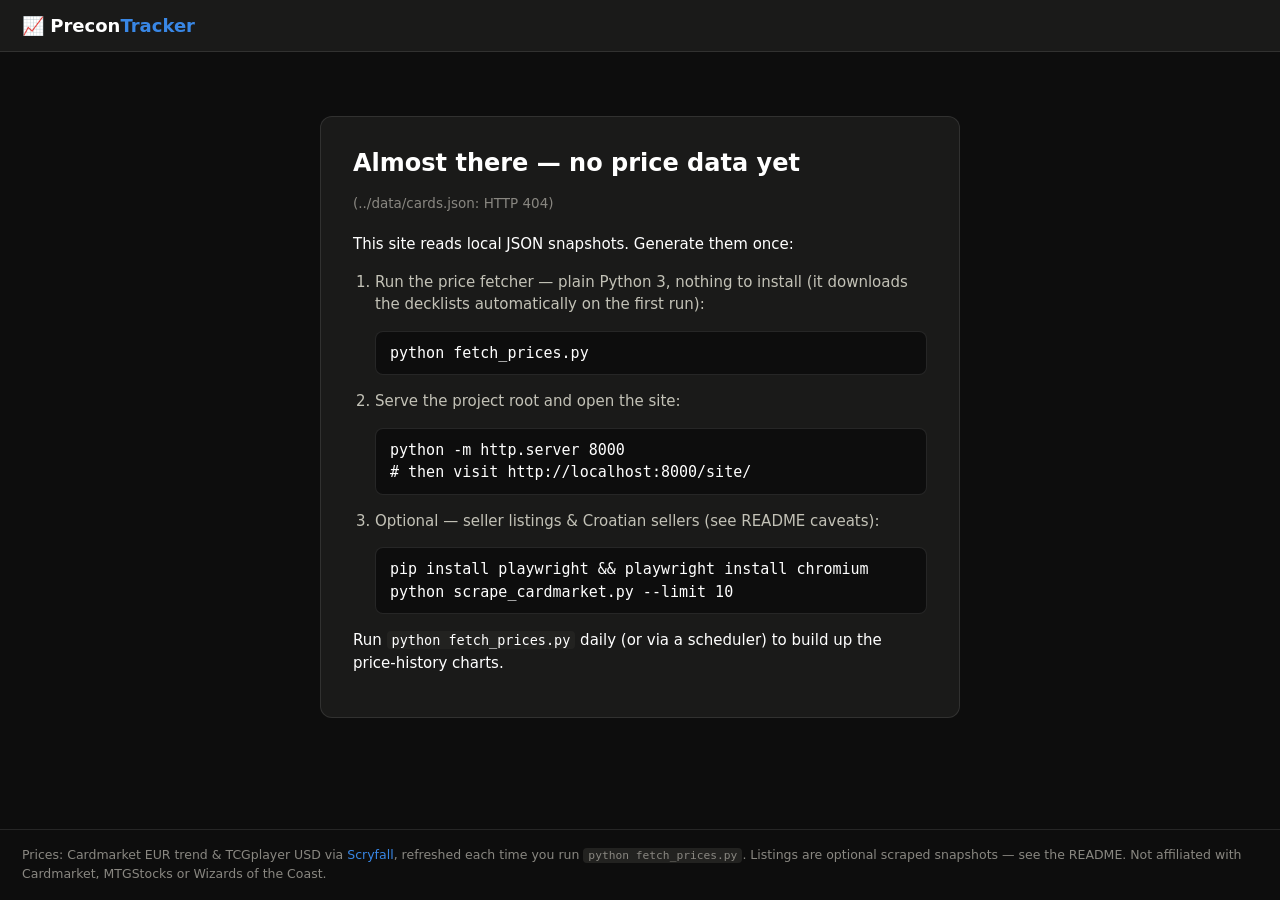
==== site/index.html @ 8c669af3 "Add local MTGStocks-style Cardmarket price tracker for precons Tracks every card in The Hosts of Mor" ====
<!DOCTYPE html>
<html lang="en">
<head>
<meta charset="utf-8">
<meta name="viewport" content="width=device-width, initial-scale=1">
<title>Precon Price Tracker</title>
<link rel="stylesheet" href="style.css">
<link rel="icon" href="data:image/svg+xml,<svg xmlns='http://www.w3.org/2000/svg' viewBox='0 0 100 100'><text y='.9em' font-size='90'>📈</text></svg>">
</head>
<body>
<header class="topbar">
  <a class="brand" href="#/">📈 Precon<span>Tracker</span></a>
  <nav id="nav"></nav>
  <span class="updated" id="updated"></span>
</header>
<main id="app">
  <div class="loading">Loading data…</div>
</main>
<footer class="foot">
  Prices: Cardmarket EUR trend &amp; TCGplayer USD via
  <a href="https://scryfall.com" target="_blank" rel="noopener">Scryfall</a>,
  refreshed each time you run <code>python fetch_prices.py</code>.
  Listings are optional scraped snapshots — see the README.
  Not affiliated with Cardmarket, MTGStocks or Wizards of the Coast.
</footer>
<script src="app.js"></script>
</body>
</html>
---- site/style.css ----
/* Precon Price Tracker — dark MTGStocks-style theme.
   Color roles follow the validated dark-mode data-viz palette. */

:root {
  color-scheme: dark;
  --page:        #0d0d0d;
  --surface:     #1a1a19;
  --surface-2:   #222220;
  --ink:         #ffffff;
  --ink-2:       #c3c2b7;
  --muted:       #898781;
  --grid:        #2c2c2a;
  --baseline:    #383835;
  --border:      rgba(255,255,255,0.10);
  --series-eur:  #3987e5;   /* categorical slot 1 (blue, dark step)   */
  --series-foil: #008300;   /* categorical slot 2 (green)             */
  --series-usd:  #d55181;   /* categorical slot 3 (magenta, dark step)*/
  --up:          #0ca30c;   /* status good  (price rising)            */
  --down:        #d03b3b;   /* status critical (price falling)        */
  --accent:      #3987e5;
}

* { box-sizing: border-box; }
html, body { margin: 0; padding: 0; }
body {
  background: var(--page);
  color: var(--ink);
  font-family: system-ui, -apple-system, "Segoe UI", sans-serif;
  font-size: 15px;
  line-height: 1.5;
  min-height: 100vh;
  display: flex;
  flex-direction: column;
}
a { color: var(--accent); text-decoration: none; }
a:hover { text-decoration: underline; }
code { background: var(--surface-2); padding: 1px 5px; border-radius: 4px; font-size: 0.9em; }

/* ---- layout chrome ---- */
.topbar {
  display: flex; align-items: center; gap: 20px;
  padding: 12px 22px;
  background: var(--surface);
  border-bottom: 1px solid var(--border);
  position: sticky; top: 0; z-index: 20;
}
.brand { font-weight: 700; font-size: 18px; color: var(--ink); }
.brand span { color: var(--accent); }
.brand:hover { text-decoration: none; }
#nav { display: flex; gap: 14px; flex-wrap: wrap; }
#nav a { color: var(--ink-2); padding: 3px 10px; border-radius: 6px; }
#nav a.active, #nav a:hover { color: var(--ink); background: var(--surface-2); text-decoration: none; }
.updated { margin-left: auto; color: var(--muted); font-size: 12.5px; }
main { flex: 1; width: 100%; max-width: 1180px; margin: 0 auto; padding: 24px 22px 48px; }
.foot {
  padding: 16px 22px; border-top: 1px solid var(--border);
  color: var(--muted); font-size: 12.5px;
}
.loading { color: var(--muted); padding: 40px 0; }

h1 { font-size: 24px; margin: 0 0 4px; }
h2 { font-size: 17px; margin: 26px 0 10px; }
.sub { color: var(--muted); margin: 0 0 20px; font-size: 13.5px; }

/* ---- setup / empty state ---- */
.setup {
  max-width: 640px; margin: 40px auto;
  background: var(--surface); border: 1px solid var(--border);
  border-radius: 12px; padding: 28px 32px;
}
.setup h1 { margin-bottom: 12px; }
.setup ol { color: var(--ink-2); padding-left: 22px; }
.setup li { margin: 10px 0; }
.setup pre {
  background: var(--page); border: 1px solid var(--border);
  padding: 10px 14px; border-radius: 8px; overflow-x: auto; color: var(--ink);
}

/* ---- overview deck cards ---- */
.deck-grid { display: grid; grid-template-columns: repeat(auto-fill, minmax(340px, 1fr)); gap: 18px; }
.deck-tile {
  background: var(--surface); border: 1px solid var(--border);
  border-radius: 12px; padding: 18px 20px; color: var(--ink);
  display: block; transition: border-color .15s;
}
.deck-tile:hover { border-color: var(--accent); text-decoration: none; }
.deck-tile h3 { margin: 0 0 2px; font-size: 17px; }
.deck-tile .cmd { color: var(--muted); font-size: 13px; margin-bottom: 12px; }
.deck-tile .value { font-size: 30px; font-weight: 700; }
.deck-tile .value small { font-size: 15px; color: var(--ink-2); font-weight: 400; }
.deck-meta { display: flex; gap: 16px; align-items: baseline; margin-top: 2px; flex-wrap: wrap; }
.spark { margin-top: 12px; }

.delta { font-weight: 600; font-variant-numeric: tabular-nums; }
.delta.up   { color: var(--up); }
.delta.down { color: var(--down); }
.delta.flat { color: var(--muted); font-weight: 400; }

/* ---- card table ---- */
.toolbar { display: flex; gap: 12px; align-items: center; margin: 14px 0; flex-wrap: wrap; }
.toolbar input {
  background: var(--surface); border: 1px solid var(--border); color: var(--ink);
  padding: 7px 12px; border-radius: 8px; width: 260px; font-size: 14px;
}
.toolbar input:focus { outline: 1px solid var(--accent); }
.toolbar .count { color: var(--muted); font-size: 13px; }

.table-wrap { overflow-x: auto; border: 1px solid var(--border); border-radius: 12px; background: var(--surface); }
table { border-collapse: collapse; width: 100%; min-width: 760px; }
th, td { padding: 8px 12px; text-align: left; white-space: nowrap; }
th {
  color: var(--muted); font-size: 12px; text-transform: uppercase; letter-spacing: .04em;
  border-bottom: 1px solid var(--baseline); cursor: pointer; user-select: none;
  position: sticky; top: 0; background: var(--surface);
}
th.num, td.num { text-align: right; font-variant-numeric: tabular-nums; }
th:hover { color: var(--ink); }
th .arrow { font-size: 10px; }
tbody tr { border-bottom: 1px solid var(--grid); cursor: pointer; }
tbody tr:last-child { border-bottom: none; }
tbody tr:hover { background: var(--surface-2); }
td.cardcell { display: flex; align-items: center; gap: 10px; min-width: 240px; white-space: normal; }
td.cardcell img { width: 34px; border-radius: 4px; display: block; background: var(--surface-2); }
td.cardcell .cn { font-weight: 600; }
td.cardcell .ct { color: var(--muted); font-size: 12px; }
.rarity { text-transform: capitalize; font-size: 13px; }
.rarity.mythic { color: #d95926; }
.rarity.rare { color: #c98500; }
.rarity.uncommon { color: #9ab; }
.rarity.common { color: var(--ink-2); }
td .ext { color: var(--muted); font-size: 13px; }
td .ext:hover { color: var(--accent); }
.price-na { color: var(--muted); }

/* ---- card detail ---- */
.card-page { display: grid; grid-template-columns: 290px 1fr; gap: 28px; align-items: start; }
.card-page .art img { width: 100%; border-radius: 14px; display: block; }
.backlink { display: inline-block; margin-bottom: 14px; color: var(--ink-2); }
.stat-row { display: grid; grid-template-columns: repeat(auto-fill, minmax(150px, 1fr)); gap: 12px; margin: 14px 0 4px; }
.stat {
  background: var(--surface); border: 1px solid var(--border);
  border-radius: 10px; padding: 12px 14px;
}
.stat .lbl { color: var(--muted); font-size: 12px; text-transform: uppercase; letter-spacing: .04em; }
.stat .val { font-size: 22px; font-weight: 700; margin-top: 2px; }
.stat .val small { font-size: 13px; font-weight: 400; color: var(--ink-2); }
.buy-btn {
  display: inline-block; margin-top: 14px; background: var(--accent); color: #fff;
  padding: 9px 16px; border-radius: 8px; font-weight: 600;
}
.buy-btn:hover { text-decoration: none; filter: brightness(1.1); }

/* ---- chart ---- */
.chart-box {
  background: var(--surface); border: 1px solid var(--border);
  border-radius: 12px; padding: 16px 18px 8px; position: relative;
}
.chart-box .legend { display: flex; gap: 18px; font-size: 13px; color: var(--ink-2); margin-bottom: 6px; flex-wrap: wrap; }
.legend .key { display: inline-flex; align-items: center; gap: 6px; }
.legend .swatch { width: 14px; height: 3px; border-radius: 2px; display: inline-block; }
.chart-tip {
  position: absolute; pointer-events: none; display: none;
  background: var(--surface-2); border: 1px solid var(--border); border-radius: 8px;
  padding: 7px 10px; font-size: 12.5px; z-index: 5; white-space: nowrap;
  box-shadow: 0 4px 14px rgba(0,0,0,.4);
}
.chart-tip .d { color: var(--muted); margin-bottom: 2px; }
.chart-tip .v { font-variant-numeric: tabular-nums; }
.chart-empty { color: var(--muted); padding: 24px 6px 30px; font-size: 13.5px; }

/* ---- listings ---- */
.listing-note {
  background: var(--surface); border: 1px dashed var(--baseline); border-radius: 12px;
  padding: 16px 20px; color: var(--ink-2); font-size: 13.5px;
}
.listings-table td, .listings-table th { cursor: default; }
.listings-table tbody tr { cursor: default; }
.flagged { display: inline-flex; gap: 7px; align-items: center; }
.cond { font-size: 12px; border: 1px solid var(--baseline); border-radius: 5px; padding: 0 6px; color: var(--ink-2); }
.stale { color: var(--muted); font-size: 12px; margin-top: 6px; }
.hr-badge {
  display: inline-block; font-size: 11px; font-weight: 700; letter-spacing: .05em;
  color: var(--page); background: var(--ink-2); border-radius: 4px; padding: 1px 6px; vertical-align: 2px;
}

@media (max-width: 760px) {
  .card-page { grid-template-columns: 1fr; }
  .card-page .art { max-width: 260px; }
  .updated { display: none; }
}
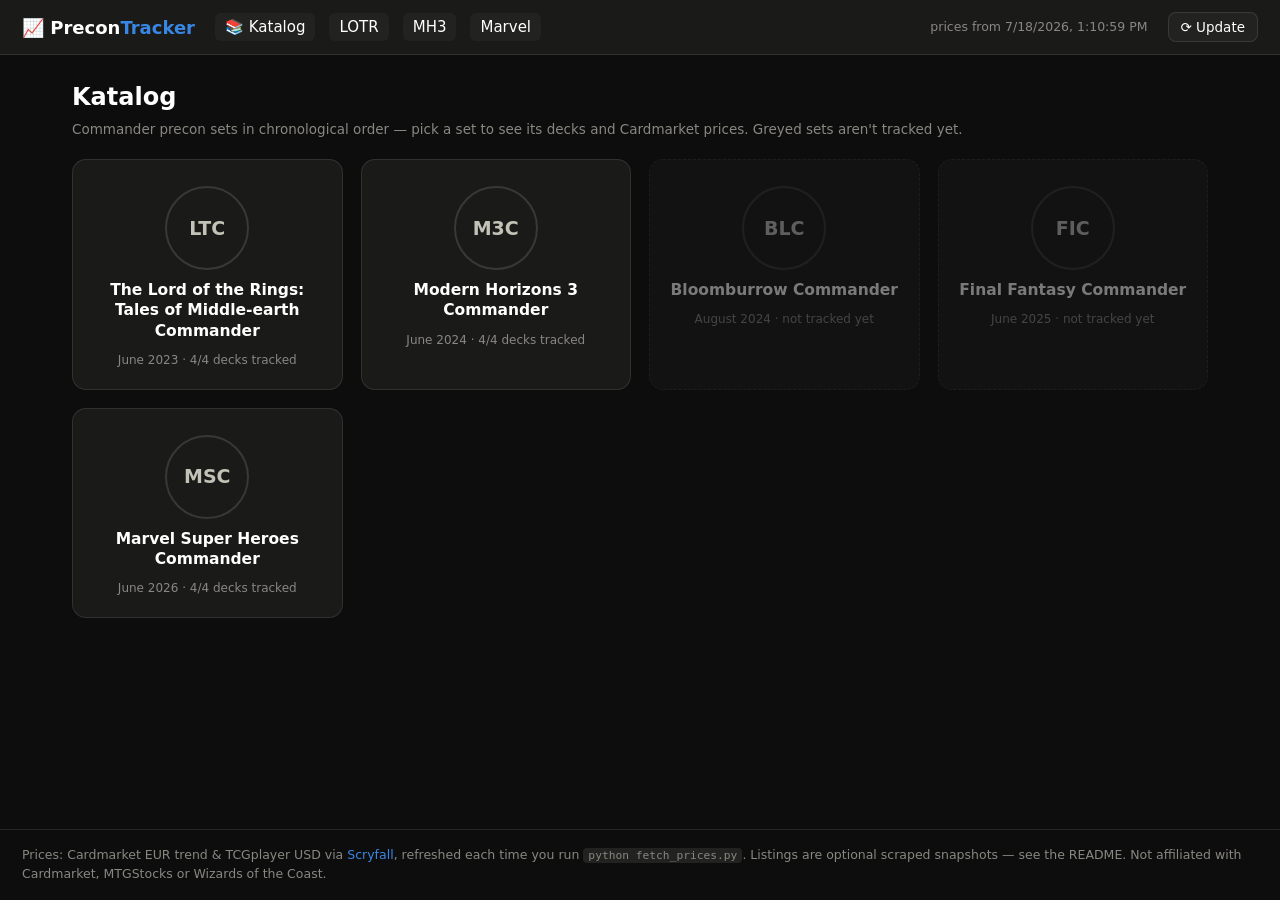
==== commit c1002bdf: "Catalog homepage with chronological set logos; manual price-update button - Homepage is now "Katalog" ====
--- a/site/index.html
+++ b/site/index.html
@@ -3,8 +3,10 @@
 <head>
 <meta charset="utf-8">
 <meta name="viewport" content="width=device-width, initial-scale=1">
+<meta name="theme-color" content="#1a1a19">
 <title>Precon Price Tracker</title>
 <link rel="stylesheet" href="style.css">
+<link rel="manifest" href="manifest.webmanifest">
 <link rel="icon" href="data:image/svg+xml,<svg xmlns='http://www.w3.org/2000/svg' viewBox='0 0 100 100'><text y='.9em' font-size='90'>📈</text></svg>">
 </head>
 <body>
@@ -12,7 +14,28 @@
   <a class="brand" href="#/">📈 Precon<span>Tracker</span></a>
   <nav id="nav"></nav>
   <span class="updated" id="updated"></span>
+  <button id="update-btn" class="update-btn"
+    title="Povuci svježe Cardmarket cijene (pokreće GitHub workflow)">⟳ Update</button>
 </header>
+<div id="update-panel" class="update-panel" hidden>
+  <strong>Ručni update cijena</strong>
+  <p>Gumb pokreće GitHub workflow koji povlači svježe Cardmarket cijene i
+     sprema ih u povijest. Za to treba GitHub token (sprema se samo u ovaj
+     preglednik):</p>
+  <ol>
+    <li><a href="https://github.com/settings/personal-access-tokens/new" target="_blank"
+        rel="noopener">Kreiraj fine-grained token ↗</a> — Repository: <code>pokusaj</code>,
+        Permissions → <em>Actions: Read and write</em></li>
+    <li>Zalijepi ga ovdje:</li>
+  </ol>
+  <div class="token-row">
+    <input id="token-input" type="password" placeholder="github_pat_…" autocomplete="off">
+    <button id="token-save">Spremi i pokreni</button>
+  </div>
+  <p class="alt">Ili bez tokena: pokreni ručno na
+    <a href="https://github.com/grgurgemini-spec/pokusaj/actions/workflows/update-and-deploy.yml"
+       target="_blank" rel="noopener">GitHub Actions ↗</a> (gumb "Run workflow").</p>
+</div>
 <main id="app">
   <div class="loading">Loading data…</div>
 </main>
--- a/site/style.css
+++ b/site/style.css
@@ -51,6 +51,39 @@
 #nav a { color: var(--ink-2); padding: 3px 10px; border-radius: 6px; }
 #nav a.active, #nav a:hover { color: var(--ink); background: var(--surface-2); text-decoration: none; }
 .updated { margin-left: auto; color: var(--muted); font-size: 12.5px; }
+.update-btn {
+  background: var(--surface-2); color: var(--ink); border: 1px solid var(--border);
+  border-radius: 8px; padding: 6px 12px; font-size: 13.5px; cursor: pointer;
+  white-space: nowrap; font-family: inherit;
+}
+.update-btn:hover { border-color: var(--accent); }
+.update-btn:disabled { opacity: .6; cursor: wait; }
+.update-panel {
+  position: fixed; top: 58px; right: 16px; z-index: 40; max-width: 420px;
+  background: var(--surface); border: 1px solid var(--border); border-radius: 12px;
+  padding: 16px 18px; font-size: 13.5px; color: var(--ink-2);
+  box-shadow: 0 10px 30px rgba(0,0,0,.5);
+}
+.update-panel strong { color: var(--ink); }
+.update-panel ol { padding-left: 20px; margin: 8px 0; }
+.update-panel .alt { color: var(--muted); margin-bottom: 0; }
+.token-row { display: flex; gap: 8px; margin: 10px 0; }
+.token-row input {
+  flex: 1; background: var(--page); border: 1px solid var(--border); color: var(--ink);
+  border-radius: 8px; padding: 7px 10px; font-size: 13px; min-width: 0;
+}
+.token-row button {
+  background: var(--accent); color: #fff; border: none; border-radius: 8px;
+  padding: 7px 12px; cursor: pointer; font-size: 13px; white-space: nowrap; font-family: inherit;
+}
+#toast {
+  position: fixed; left: 50%; bottom: 26px; transform: translate(-50%, 20px);
+  background: var(--surface-2); color: var(--ink); border: 1px solid var(--border);
+  border-radius: 10px; padding: 12px 18px; font-size: 14px; z-index: 50;
+  opacity: 0; pointer-events: none; transition: all .25s; max-width: 90vw;
+  box-shadow: 0 8px 24px rgba(0,0,0,.5);
+}
+#toast.show { opacity: 1; transform: translate(-50%, 0); }
 main { flex: 1; width: 100%; max-width: 1180px; margin: 0 auto; padding: 24px 22px 48px; }
 .foot {
   padding: 16px 22px; border-top: 1px solid var(--border);
@@ -76,7 +109,36 @@
   padding: 10px 14px; border-radius: 8px; overflow-x: auto; color: var(--ink);
 }
 
-/* ---- overview deck cards ---- */
+/* ---- catalog: set logo tiles ---- */
+.set-grid { display: grid; grid-template-columns: repeat(auto-fill, minmax(250px, 1fr)); gap: 18px; }
+.set-tile {
+  background: var(--surface); border: 1px solid var(--border); border-radius: 14px;
+  padding: 26px 20px 20px; text-align: center; color: var(--ink);
+  display: flex; flex-direction: column; align-items: center; gap: 10px;
+  transition: border-color .15s;
+}
+.set-tile:hover { border-color: var(--accent); text-decoration: none; }
+.set-tile h3 { margin: 0; font-size: 15.5px; line-height: 1.3; }
+.set-tile .set-sub { font-size: 12px; }
+.set-tile.off { opacity: .45; filter: grayscale(1); border-style: dashed; }
+.set-tile.off:hover { border-color: var(--accent); opacity: .7; }
+.set-logo { width: 84px; height: 84px; object-fit: contain; filter: invert(0.9); }
+.set-logo-fallback {
+  width: 84px; height: 84px; display: flex; align-items: center; justify-content: center;
+  border: 2px solid var(--baseline); border-radius: 50%; font-weight: 700; font-size: 19px;
+  color: var(--ink-2);
+}
+
+/* ---- set page & deck cards ---- */
+.set-section { margin: 30px 0 8px; scroll-margin-top: 64px; }
+.set-head { display: flex; align-items: center; gap: 14px; margin-bottom: 14px; }
+.set-head h2 { margin: 0; font-size: 19px; }
+.set-sub { color: var(--muted); font-size: 12.5px; }
+.set-icon {
+  width: 40px; height: 40px; flex: none; object-fit: contain;
+  /* Scryfall set icons are black - render them light on the dark theme */
+  filter: invert(0.9);
+}
 .deck-grid { display: grid; grid-template-columns: repeat(auto-fill, minmax(340px, 1fr)); gap: 18px; }
 .deck-tile {
   background: var(--surface); border: 1px solid var(--border);
@@ -84,6 +146,16 @@
   display: block; transition: border-color .15s;
 }
 .deck-tile:hover { border-color: var(--accent); text-decoration: none; }
+.deck-tile.off {
+  opacity: 0.45; filter: grayscale(1);
+  cursor: default; border-style: dashed;
+}
+.deck-tile.off:hover { border-color: var(--border); }
+.deck-tile .soon {
+  display: inline-block; margin-top: 10px; font-size: 12px;
+  color: var(--ink-2); border: 1px solid var(--baseline);
+  border-radius: 6px; padding: 2px 8px;
+}
 .deck-tile h3 { margin: 0 0 2px; font-size: 17px; }
 .deck-tile .cmd { color: var(--muted); font-size: 13px; margin-bottom: 12px; }
 .deck-tile .value { font-size: 30px; font-weight: 700; }
@@ -134,6 +206,8 @@
 
 /* ---- card detail ---- */
 .card-page { display: grid; grid-template-columns: 290px 1fr; gap: 28px; align-items: start; }
+.card-page > * { min-width: 0; }  /* grid children must be allowed to shrink */
+.stale, .listing-note { overflow-wrap: anywhere; }
 .card-page .art img { width: 100%; border-radius: 14px; display: block; }
 .backlink { display: inline-block; margin-bottom: 14px; color: var(--ink-2); }
 .stat-row { display: grid; grid-template-columns: repeat(auto-fill, minmax(150px, 1fr)); gap: 12px; margin: 14px 0 4px; }
@@ -167,6 +241,7 @@
 .chart-tip .d { color: var(--muted); margin-bottom: 2px; }
 .chart-tip .v { font-variant-numeric: tabular-nums; }
 .chart-empty { color: var(--muted); padding: 24px 6px 30px; font-size: 13.5px; }
+#hover-zone { touch-action: none; }  /* finger drag scrubs the chart, not the page */
 
 /* ---- listings ---- */
 .listing-note {
@@ -183,8 +258,41 @@
   color: var(--page); background: var(--ink-2); border-radius: 4px; padding: 1px 6px; vertical-align: 2px;
 }
 
+/* ---- responsive / mobile ---- */
 @media (max-width: 760px) {
   .card-page { grid-template-columns: 1fr; }
   .card-page .art { max-width: 260px; }
   .updated { display: none; }
 }
+
+@media (max-width: 640px) {
+  .topbar { padding: 10px 14px; gap: 12px; }
+  #nav { flex-wrap: nowrap; overflow-x: auto; scrollbar-width: none; }
+  #nav::-webkit-scrollbar { display: none; }
+  #nav a { white-space: nowrap; }
+  main { padding: 16px 14px 40px; }
+  h1 { font-size: 20px; }
+
+  /* Slim tables down to what fits a phone: Card · EUR · 7d (details live on
+     the card page). */
+  .col-foil, .col-usd, .col-cm { display: none; }
+  table { min-width: 0; }
+  th, td { padding: 8px 8px; }
+  td.cardcell { min-width: 150px; }
+  .deck-grid { grid-template-columns: 1fr; }
+  .toolbar input { width: 100%; }
+  .stat-row { grid-template-columns: repeat(auto-fill, minmax(128px, 1fr)); }
+  .chart-box { padding: 12px 10px 6px; }
+  .update-btn { margin-left: auto; padding: 5px 9px; font-size: 12.5px; }
+  .update-panel { left: 12px; right: 12px; max-width: none; }
+  .set-grid { grid-template-columns: repeat(auto-fill, minmax(150px, 1fr)); gap: 12px; }
+  .set-logo, .set-logo-fallback { width: 60px; height: 60px; }
+  .set-tile { padding: 18px 12px 14px; }
+  .set-tile h3 { font-size: 13.5px; }
+}
+
+@media (max-width: 480px) {
+  .col-rarity, .col-cond, .col-qty { display: none; }
+  body { font-size: 14px; }
+  .deck-tile .value { font-size: 26px; }
+}
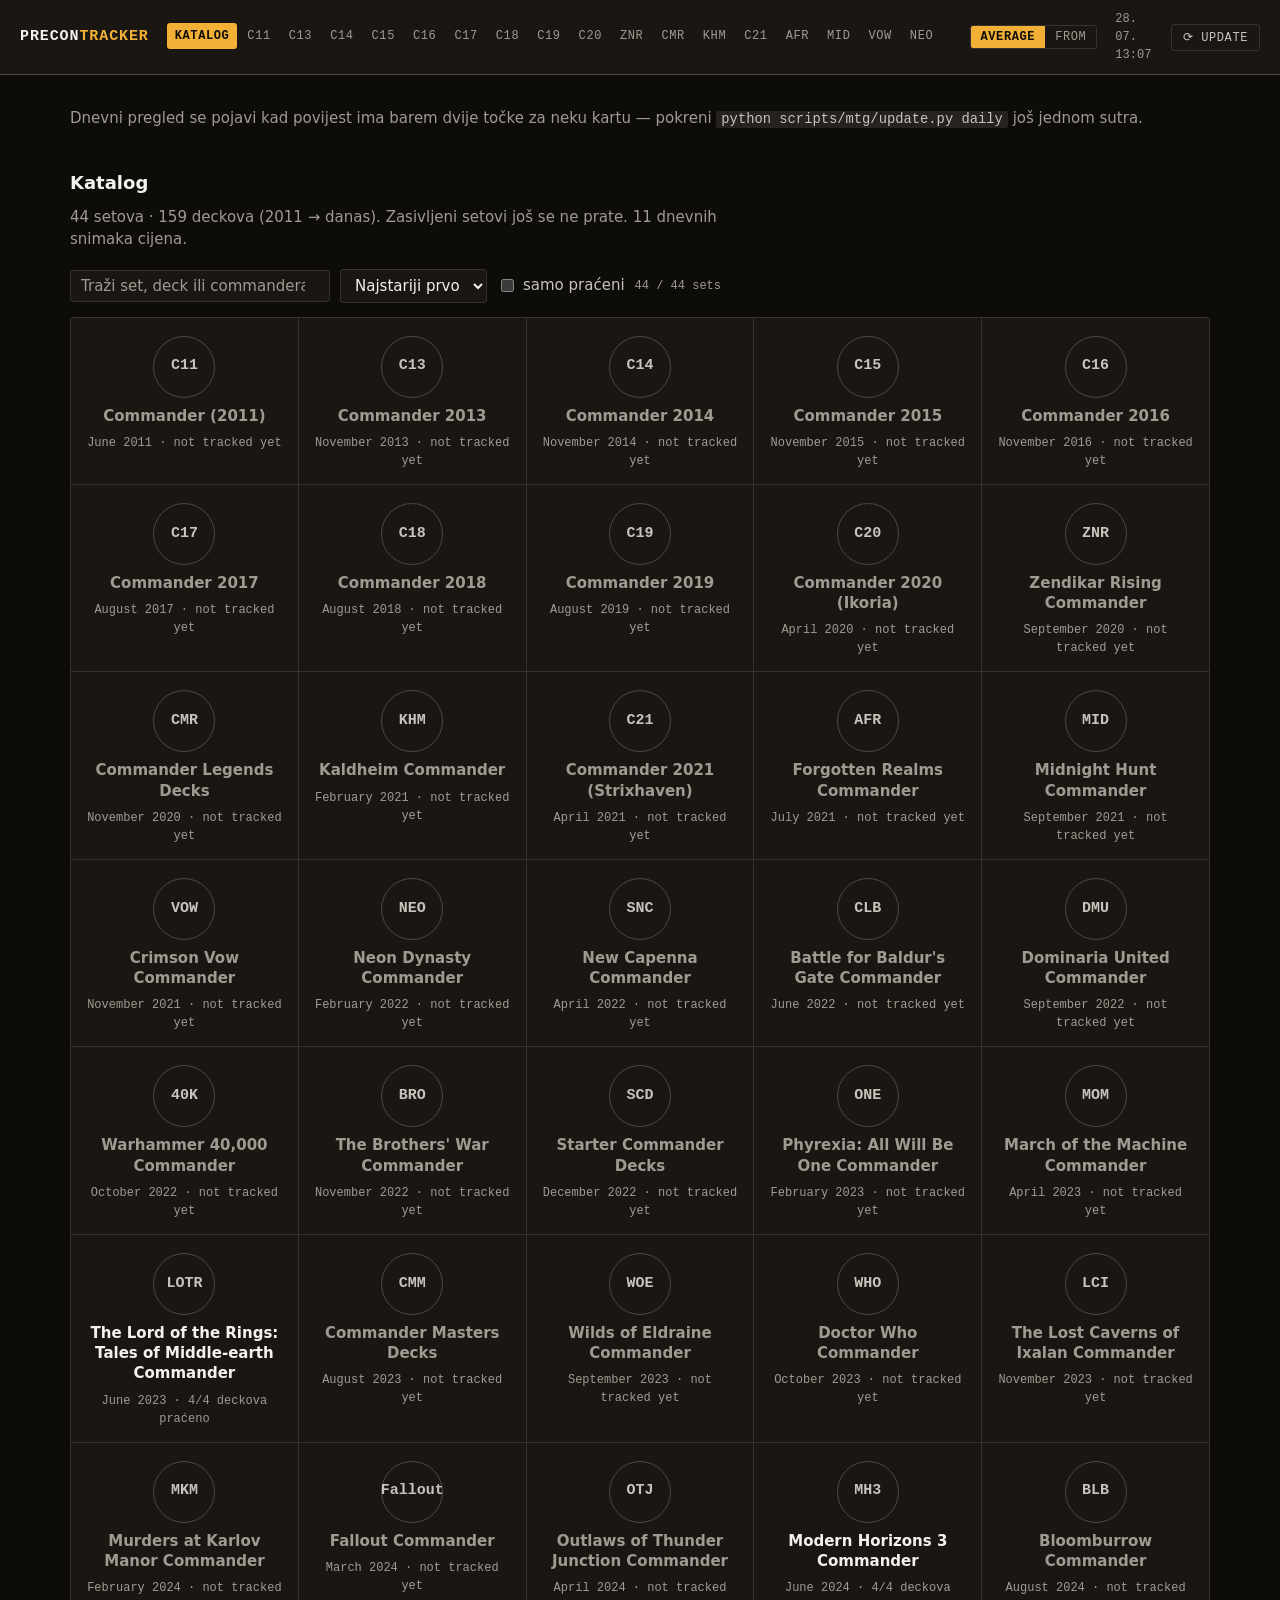
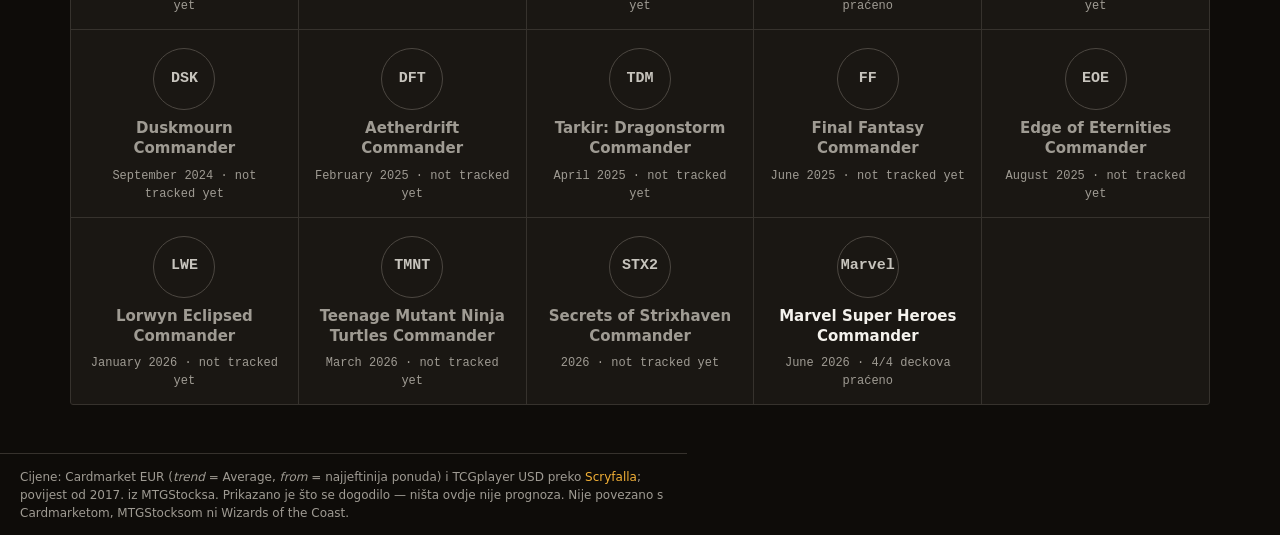
==== commit 12e67e0a: "Redizajn: trgovacki terminal (dark, mono za brojke) + sealed/From-Average podrska Vizualni svijet za" ====
--- a/site/index.html
+++ b/site/index.html
@@ -3,7 +3,7 @@
 <head>
 <meta charset="utf-8">
 <meta name="viewport" content="width=device-width, initial-scale=1">
-<meta name="theme-color" content="#1a1a19">
+<meta name="theme-color" content="#1a1713">
 <title>Precon Price Tracker</title>
 <link rel="stylesheet" href="style.css">
 <link rel="manifest" href="manifest.webmanifest">
@@ -11,8 +11,11 @@
 </head>
 <body>
 <header class="topbar">
-  <a class="brand" href="#/">📈 Precon<span>Tracker</span></a>
+  <a class="brand" href="#/">Precon<span>Tracker</span></a>
   <nav id="nav"></nav>
+  <div class="price-toggle" id="price-toggle" role="group" title="Cardmarket cijena: prosjek (trend) ili najjeftinija ponuda (from)">
+    <button data-mode="eur" class="on">Average</button><button data-mode="eur_low">From</button>
+  </div>
   <span class="updated" id="updated"></span>
   <button id="update-btn" class="update-btn"
     title="Povuci svježe Cardmarket cijene (pokreće GitHub workflow)">⟳ Update</button>
@@ -40,11 +43,10 @@
   <div class="loading">Loading data…</div>
 </main>
 <footer class="foot">
-  Prices: Cardmarket EUR trend &amp; TCGplayer USD via
-  <a href="https://scryfall.com" target="_blank" rel="noopener">Scryfall</a>,
-  refreshed each time you run <code>python fetch_prices.py</code>.
-  Listings are optional scraped snapshots — see the README.
-  Not affiliated with Cardmarket, MTGStocks or Wizards of the Coast.
+  Cijene: Cardmarket EUR (<em>trend</em> = Average, <em>from</em> = najjeftinija ponuda) i
+  TCGplayer USD preko <a href="https://scryfall.com" target="_blank" rel="noopener">Scryfalla</a>;
+  povijest od 2017. iz MTGStocksa. Prikazano je što se dogodilo — ništa ovdje nije prognoza.
+  Nije povezano s Cardmarketom, MTGStocksom ni Wizards of the Coast.
 </footer>
 <script src="app.js"></script>
 </body>
--- a/site/style.css
+++ b/site/style.css
@@ -1,298 +1,446 @@
-/* Precon Price Tracker — dark MTGStocks-style theme.
-   Color roles follow the validated dark-mode data-viz palette. */
+/* Precon Price Tracker — "trgovački terminal".
+   Paleta i tipografija: vidi DESIGN.md. Kontrast provjeren: check_design.py. */
 
 :root {
   color-scheme: dark;
-  --page:        #0d0d0d;
-  --surface:     #1a1a19;
-  --surface-2:   #222220;
-  --ink:         #ffffff;
-  --ink-2:       #c3c2b7;
-  --muted:       #898781;
-  --grid:        #2c2c2a;
-  --baseline:    #383835;
-  --border:      rgba(255,255,255,0.10);
-  --series-eur:  #3987e5;   /* categorical slot 1 (blue, dark step)   */
-  --series-foil: #008300;   /* categorical slot 2 (green)             */
-  --series-usd:  #d55181;   /* categorical slot 3 (magenta, dark step)*/
-  --up:          #0ca30c;   /* status good  (price rising)            */
-  --down:        #d03b3b;   /* status critical (price falling)        */
-  --accent:      #3987e5;
+  --bg:          oklch(0.155 0.008 70);
+  --surface:     oklch(0.205 0.009 70);
+  --surface-2:   oklch(0.255 0.010 70);
+  --line:        oklch(0.320 0.010 70);
+  --line-2:      oklch(0.400 0.012 70);
+  --ink:         oklch(0.960 0.006 85);
+  --ink-2:       oklch(0.820 0.010 85);
+  --muted:       oklch(0.690 0.012 85);
+  --accent:      oklch(0.800 0.150 78);
+  --accent-dim:  oklch(0.620 0.120 78);   /* netekstualno: obrubi, hover */
+  --up:          oklch(0.800 0.150 152);
+  --down:        oklch(0.720 0.170 32);
+  --series-eur:  oklch(0.820 0.140 85);
+  --series-foil: oklch(0.790 0.110 200);
+  --series-usd:  oklch(0.760 0.140 355);
+
+  --mono: ui-monospace, "Cascadia Mono", "Segoe UI Mono", Consolas, "SF Mono", monospace;
+  --sans: system-ui, -apple-system, "Segoe UI", sans-serif;
+
+  /* Fiksna skala (product UI se gleda na stalnom DPI-ju), korak ~1.2 */
+  --t-xs: 0.75rem;    /* 12px  labeli, meta — 11px pada ispod čitljivog minimuma */
+  --t-md: 0.9375rem;  /* 15px  tijelo / tablica      */
+  --t-lg: 1.125rem;   /* 18px  naslov pločice        */
+  --t-xl: 1.375rem;   /* 22px  h1                    */
+  --t-2xl: 1.75rem;   /* 28px  velika brojka         */
+  --r: 3px;
 }
 
 * { box-sizing: border-box; }
 html, body { margin: 0; padding: 0; }
 body {
-  background: var(--page);
+  background: var(--bg);
   color: var(--ink);
-  font-family: system-ui, -apple-system, "Segoe UI", sans-serif;
-  font-size: 15px;
+  font-family: var(--sans);
+  font-size: var(--t-md);
   line-height: 1.5;
   min-height: 100vh;
   display: flex;
   flex-direction: column;
+  -webkit-font-smoothing: antialiased;
 }
 a { color: var(--accent); text-decoration: none; }
 a:hover { text-decoration: underline; }
-code { background: var(--surface-2); padding: 1px 5px; border-radius: 4px; font-size: 0.9em; }
+:focus-visible { outline: 2px solid var(--accent); outline-offset: 2px; border-radius: 2px; }
+code {
+  font-family: var(--mono); background: var(--surface-2); color: var(--ink-2);
+  padding: 1px 5px; border-radius: 2px; font-size: 0.92em;
+}
+
+/* Svaka brojka je mjerenje: mono + tabular, da se stupci znamenki poravnaju. */
+.num, .delta, .value, .val, .mv-price, .mv-delta, .dm-val, .dm-delta,
+.count, .updated, .chart-tip .v, td.num, th.num {
+  font-family: var(--mono); font-variant-numeric: tabular-nums;
+}
 
 /* ---- layout chrome ---- */
 .topbar {
-  display: flex; align-items: center; gap: 20px;
-  padding: 12px 22px;
+  display: flex; align-items: center; gap: 18px;
+  padding: 10px 20px;
   background: var(--surface);
-  border-bottom: 1px solid var(--border);
+  border-bottom: 1px solid var(--line-2);
   position: sticky; top: 0; z-index: 20;
 }
-.brand { font-weight: 700; font-size: 18px; color: var(--ink); }
+.brand {
+  font-family: var(--mono); font-weight: 700; font-size: var(--t-md);
+  letter-spacing: .06em; text-transform: uppercase; color: var(--ink);
+}
 .brand span { color: var(--accent); }
 .brand:hover { text-decoration: none; }
-#nav { display: flex; gap: 14px; flex-wrap: wrap; }
-#nav a { color: var(--ink-2); padding: 3px 10px; border-radius: 6px; }
-#nav a.active, #nav a:hover { color: var(--ink); background: var(--surface-2); text-decoration: none; }
-.updated { margin-left: auto; color: var(--muted); font-size: 12.5px; }
+#nav {
+  display: flex; gap: 2px; flex-wrap: nowrap; overflow-x: auto; min-width: 0;
+  scrollbar-width: thin; padding-bottom: 2px;
+}
+#nav a {
+  font-family: var(--mono); font-size: var(--t-xs); letter-spacing: .05em;
+  color: var(--ink-2); padding: 4px 8px; border-radius: var(--r);
+  white-space: nowrap; flex: none; text-transform: uppercase;
+}
+#nav a.dim { color: var(--muted); }
+#nav a:hover { color: var(--ink); background: var(--surface-2); text-decoration: none; }
+#nav a.active { color: var(--bg); background: var(--accent); font-weight: 700; }
+.price-toggle {
+  display: flex; border: 1px solid var(--line); border-radius: var(--r);
+  overflow: hidden; flex: none;
+}
+.price-toggle button {
+  background: transparent; color: var(--muted); border: none; padding: 4px 10px;
+  font-family: var(--mono); font-size: var(--t-xs); letter-spacing: .05em;
+  text-transform: uppercase; cursor: pointer; transition: color .15s, background .15s;
+}
+.price-toggle button:hover { color: var(--ink); background: var(--surface-2); }
+.price-toggle button.on { background: var(--accent); color: var(--bg); font-weight: 700; }
+.updated { margin-left: auto; color: var(--muted); font-size: var(--t-xs); }
 .update-btn {
-  background: var(--surface-2); color: var(--ink); border: 1px solid var(--border);
-  border-radius: 8px; padding: 6px 12px; font-size: 13.5px; cursor: pointer;
-  white-space: nowrap; font-family: inherit;
-}
-.update-btn:hover { border-color: var(--accent); }
-.update-btn:disabled { opacity: .6; cursor: wait; }
+  background: transparent; color: var(--ink-2); border: 1px solid var(--line);
+  border-radius: var(--r); padding: 5px 11px;
+  font-family: var(--mono); font-size: var(--t-xs); letter-spacing: .05em;
+  text-transform: uppercase; cursor: pointer; white-space: nowrap;
+  transition: color .15s, border-color .15s;
+}
+.update-btn:hover { color: var(--ink); border-color: var(--accent-dim); }
+.update-btn:disabled { color: var(--muted); border-color: var(--line); cursor: wait; }
 .update-panel {
-  position: fixed; top: 58px; right: 16px; z-index: 40; max-width: 420px;
-  background: var(--surface); border: 1px solid var(--border); border-radius: 12px;
-  padding: 16px 18px; font-size: 13.5px; color: var(--ink-2);
-  box-shadow: 0 10px 30px rgba(0,0,0,.5);
+  position: fixed; top: 54px; right: 16px; z-index: 40; max-width: 420px;
+  background: var(--surface-2); border-radius: var(--r);
+  padding: 16px 18px; font-size: var(--t-md); color: var(--ink-2);
+  box-shadow: 0 6px 16px -8px rgb(0 0 0 / .8);
 }
 .update-panel strong { color: var(--ink); }
 .update-panel ol { padding-left: 20px; margin: 8px 0; }
+.update-panel p { max-width: 60ch; }
 .update-panel .alt { color: var(--muted); margin-bottom: 0; }
 .token-row { display: flex; gap: 8px; margin: 10px 0; }
 .token-row input {
-  flex: 1; background: var(--page); border: 1px solid var(--border); color: var(--ink);
-  border-radius: 8px; padding: 7px 10px; font-size: 13px; min-width: 0;
-}
+  flex: 1; background: var(--bg); border: 1px solid var(--line); color: var(--ink);
+  border-radius: var(--r); padding: 6px 9px; font-family: var(--mono);
+  font-size: var(--t-md); min-width: 0;
+}
+.token-row input::placeholder { color: var(--muted); }
 .token-row button {
-  background: var(--accent); color: #fff; border: none; border-radius: 8px;
-  padding: 7px 12px; cursor: pointer; font-size: 13px; white-space: nowrap; font-family: inherit;
+  background: var(--accent); color: var(--bg); border: none; border-radius: var(--r);
+  padding: 6px 12px; cursor: pointer; font-family: var(--mono); font-size: var(--t-md);
+  font-weight: 700; white-space: nowrap;
 }
 #toast {
-  position: fixed; left: 50%; bottom: 26px; transform: translate(-50%, 20px);
-  background: var(--surface-2); color: var(--ink); border: 1px solid var(--border);
-  border-radius: 10px; padding: 12px 18px; font-size: 14px; z-index: 50;
-  opacity: 0; pointer-events: none; transition: all .25s; max-width: 90vw;
-  box-shadow: 0 8px 24px rgba(0,0,0,.5);
+  position: fixed; left: 50%; bottom: 26px; transform: translate(-50%, 12px);
+  background: var(--surface-2); color: var(--ink); border: 1px solid var(--line-2);
+  border-radius: var(--r); padding: 11px 16px; font-size: var(--t-md); z-index: 50;
+  opacity: 0; pointer-events: none; transition: opacity .18s, transform .18s;
+  max-width: 90vw; box-shadow: 0 6px 16px -8px rgb(0 0 0 / .8);
 }
 #toast.show { opacity: 1; transform: translate(-50%, 0); }
-main { flex: 1; width: 100%; max-width: 1180px; margin: 0 auto; padding: 24px 22px 48px; }
+main { flex: 1; width: 100%; max-width: 1180px; margin: 0 auto; padding: 22px 20px 48px; }
 .foot {
-  padding: 16px 22px; border-top: 1px solid var(--border);
-  color: var(--muted); font-size: 12.5px;
-}
-.loading { color: var(--muted); padding: 40px 0; }
-
-h1 { font-size: 24px; margin: 0 0 4px; }
-h2 { font-size: 17px; margin: 26px 0 10px; }
-.sub { color: var(--muted); margin: 0 0 20px; font-size: 13.5px; }
+  padding: 14px 20px; border-top: 1px solid var(--line);
+  color: var(--muted); font-size: var(--t-xs); max-width: 90ch;
+}
+.loading { color: var(--muted); padding: 40px 0; font-family: var(--mono); }
+
+h1 { font-size: var(--t-xl); font-weight: 600; margin: 0 0 4px; letter-spacing: -.01em; }
+h2 { font-size: var(--t-lg); font-weight: 600; margin: 28px 0 10px; }
+/* Naslov sekcije u terminalu je labela stupca, ne izjava. */
+.mv-h, .sec-h {
+  font-family: var(--mono); font-size: var(--t-xs); font-weight: 600;
+  text-transform: uppercase; letter-spacing: .1em; color: var(--muted);
+  margin: 0 0 8px; padding-bottom: 6px; border-bottom: 1px solid var(--line);
+}
+.sub { color: var(--muted); margin: 0 0 18px; font-size: var(--t-md); max-width: 72ch; }
+.sub strong { color: var(--ink-2); font-family: var(--mono); }
 
 /* ---- setup / empty state ---- */
 .setup {
   max-width: 640px; margin: 40px auto;
-  background: var(--surface); border: 1px solid var(--border);
-  border-radius: 12px; padding: 28px 32px;
+  background: var(--surface); border: 1px solid var(--line);
+  border-radius: var(--r); padding: 26px 30px;
 }
 .setup h1 { margin-bottom: 12px; }
 .setup ol { color: var(--ink-2); padding-left: 22px; }
-.setup li { margin: 10px 0; }
+.setup li { margin: 10px 0; max-width: 68ch; }
 .setup pre {
-  background: var(--page); border: 1px solid var(--border);
-  padding: 10px 14px; border-radius: 8px; overflow-x: auto; color: var(--ink);
-}
-
-/* ---- catalog: set logo tiles ---- */
-.set-grid { display: grid; grid-template-columns: repeat(auto-fill, minmax(250px, 1fr)); gap: 18px; }
+  background: var(--bg); border: 1px solid var(--line); font-family: var(--mono);
+  padding: 10px 14px; border-radius: var(--r); overflow-x: auto; color: var(--ink);
+  font-size: var(--t-md);
+}
+
+/* ---- catalog: set tiles ---- */
+/* Razdjelnice crta box-shadow pojedine pločice, ne pozadina mreže: prazna
+   ćelija u zadnjem retku inače ostane obojena kao crta. */
+.set-grid { display: grid; grid-template-columns: repeat(auto-fill, minmax(190px, 1fr)); gap: 1px;
+  background: var(--surface); border: 1px solid var(--line); border-radius: var(--r); overflow: hidden; }
 .set-tile {
-  background: var(--surface); border: 1px solid var(--border); border-radius: 14px;
-  padding: 26px 20px 20px; text-align: center; color: var(--ink);
-  display: flex; flex-direction: column; align-items: center; gap: 10px;
-  transition: border-color .15s;
-}
-.set-tile:hover { border-color: var(--accent); text-decoration: none; }
-.set-tile h3 { margin: 0; font-size: 15.5px; line-height: 1.3; }
-.set-tile .set-sub { font-size: 12px; }
-.set-tile.off { opacity: .45; filter: grayscale(1); border-style: dashed; }
-.set-tile.off:hover { border-color: var(--accent); opacity: .7; }
-.set-logo { width: 84px; height: 84px; object-fit: contain; filter: invert(0.9); }
+  background: var(--surface); box-shadow: 0 0 0 1px var(--line);
+  padding: 18px 14px 14px; text-align: center; color: var(--ink);
+  display: flex; flex-direction: column; align-items: center; gap: 8px;
+  transition: background .15s;
+}
+.set-tile:hover { background: var(--surface-2); text-decoration: none; }
+.set-tile .tile-name { font-size: var(--t-md); font-weight: 600; line-height: 1.35; }
+.set-tile .set-sub { font-family: var(--mono); font-size: var(--t-xs); }
+.set-tile.off { color: var(--muted); }
+.set-tile.off .set-logo { opacity: .35; }
+.set-logo { width: 62px; height: 62px; object-fit: contain; filter: invert(0.88) sepia(.15); }
 .set-logo-fallback {
-  width: 84px; height: 84px; display: flex; align-items: center; justify-content: center;
-  border: 2px solid var(--baseline); border-radius: 50%; font-weight: 700; font-size: 19px;
-  color: var(--ink-2);
-}
-
-/* ---- set page & deck cards ---- */
-.set-section { margin: 30px 0 8px; scroll-margin-top: 64px; }
+  width: 62px; height: 62px; display: flex; align-items: center; justify-content: center;
+  border: 1px solid var(--line-2); border-radius: 50%; font-family: var(--mono);
+  font-weight: 700; font-size: var(--t-md); color: var(--ink-2);
+}
+
+/* ---- set page & deck rows ---- */
+.set-section { margin: 28px 0 8px; scroll-margin-top: 60px; }
 .set-head { display: flex; align-items: center; gap: 14px; margin-bottom: 14px; }
-.set-head h2 { margin: 0; font-size: 19px; }
-.set-sub { color: var(--muted); font-size: 12.5px; }
-.set-icon {
-  width: 40px; height: 40px; flex: none; object-fit: contain;
-  /* Scryfall set icons are black - render them light on the dark theme */
-  filter: invert(0.9);
-}
-.deck-grid { display: grid; grid-template-columns: repeat(auto-fill, minmax(340px, 1fr)); gap: 18px; }
+.set-head h2 { margin: 0; font-size: var(--t-xl); }
+.set-sub { color: var(--muted); font-size: var(--t-xs); font-family: var(--mono); }
+.set-icon { width: 34px; height: 34px; flex: none; object-fit: contain; filter: invert(0.88) sepia(.15); }
+
+.deck-grid {
+  display: grid; grid-template-columns: repeat(auto-fill, minmax(320px, 1fr)); gap: 1px;
+  background: var(--surface); border: 1px solid var(--line); border-radius: var(--r); overflow: hidden;
+}
 .deck-tile {
-  background: var(--surface); border: 1px solid var(--border);
-  border-radius: 12px; padding: 18px 20px; color: var(--ink);
-  display: block; transition: border-color .15s;
-}
-.deck-tile:hover { border-color: var(--accent); text-decoration: none; }
-.deck-tile.off {
-  opacity: 0.45; filter: grayscale(1);
-  cursor: default; border-style: dashed;
-}
-.deck-tile.off:hover { border-color: var(--border); }
+  background: var(--surface); box-shadow: 0 0 0 1px var(--line);
+  padding: 14px 16px; color: var(--ink); min-width: 0;
+  display: block; transition: background .15s;
+}
+.deck-tile .cmd, .deck-tile .tile-name { overflow: hidden; text-overflow: ellipsis; white-space: nowrap; }
+.spark svg { max-width: 100%; height: auto; }
+.deck-tile:hover { background: var(--surface-2); text-decoration: none; }
+.deck-tile.off { color: var(--muted); cursor: default; }
+.deck-tile.off:hover { background: var(--surface); }
 .deck-tile .soon {
-  display: inline-block; margin-top: 10px; font-size: 12px;
-  color: var(--ink-2); border: 1px solid var(--baseline);
-  border-radius: 6px; padding: 2px 8px;
-}
-.deck-tile h3 { margin: 0 0 2px; font-size: 17px; }
-.deck-tile .cmd { color: var(--muted); font-size: 13px; margin-bottom: 12px; }
-.deck-tile .value { font-size: 30px; font-weight: 700; }
-.deck-tile .value small { font-size: 15px; color: var(--ink-2); font-weight: 400; }
-.deck-meta { display: flex; gap: 16px; align-items: baseline; margin-top: 2px; flex-wrap: wrap; }
-.spark { margin-top: 12px; }
-
-.delta { font-weight: 600; font-variant-numeric: tabular-nums; }
+  display: inline-block; margin-top: 8px; font-family: var(--mono); font-size: var(--t-xs);
+  text-transform: uppercase; letter-spacing: .08em; color: var(--muted);
+  border: 1px solid var(--line-2); border-radius: var(--r); padding: 1px 7px;
+}
+.deck-tile .tile-name { display: block; margin-bottom: 2px; font-size: var(--t-lg); font-weight: 600; }
+.deck-tile .cmd { color: var(--muted); font-size: var(--t-md); margin-bottom: 10px; }
+.deck-tile .value { font-size: var(--t-2xl); font-weight: 600; letter-spacing: -.02em; }
+.deck-tile .value small {
+  font-family: var(--sans); font-size: var(--t-xs); color: var(--muted);
+  font-weight: 400; text-transform: uppercase; letter-spacing: .06em;
+}
+.deck-meta { display: flex; gap: 16px; align-items: baseline; margin-top: 2px; flex-wrap: wrap;
+  font-family: var(--mono); font-size: var(--t-xs); color: var(--muted); }
+.spark { margin-top: 10px; }
+
+.delta { font-weight: 600; }
 .delta.up   { color: var(--up); }
 .delta.down { color: var(--down); }
 .delta.flat { color: var(--muted); font-weight: 400; }
 
-/* ---- card table ---- */
-.toolbar { display: flex; gap: 12px; align-items: center; margin: 14px 0; flex-wrap: wrap; }
-.toolbar input {
-  background: var(--surface); border: 1px solid var(--border); color: var(--ink);
-  padding: 7px 12px; border-radius: 8px; width: 260px; font-size: 14px;
-}
-.toolbar input:focus { outline: 1px solid var(--accent); }
-.toolbar .count { color: var(--muted); font-size: 13px; }
-
-.table-wrap { overflow-x: auto; border: 1px solid var(--border); border-radius: 12px; background: var(--surface); }
-table { border-collapse: collapse; width: 100%; min-width: 760px; }
-th, td { padding: 8px 12px; text-align: left; white-space: nowrap; }
+/* ---- toolbar ---- */
+.toolbar { display: flex; gap: 10px; align-items: center; margin: 14px 0; flex-wrap: wrap; }
+.toolbar input[type="search"], .toolbar select {
+  background: var(--surface); border: 1px solid var(--line); color: var(--ink);
+  padding: 6px 10px; border-radius: var(--r); font-size: var(--t-md); font-family: inherit;
+}
+.toolbar input[type="search"] { width: 260px; }
+.toolbar input[type="search"]::placeholder { color: var(--muted); }
+.toolbar input[type="search"]:hover, .toolbar select:hover { border-color: var(--line-2); }
+.toolbar .check input { accent-color: var(--accent); }
+.toolbar .count { color: var(--muted); font-size: var(--t-xs); }
+.toolbar .check { color: var(--ink-2); font-size: var(--t-md); display: inline-flex; gap: 6px;
+  align-items: center; cursor: pointer; }
+.hit-list { font-size: var(--t-xs); color: var(--accent); margin-top: 2px; }
+
+/* ---- tablica: primarni prikaz, ne ukras ---- */
+/* Bez okvira oko tablice: terminalska tablica je crtama razgraničena, ne uokvirena —
+   a okvir uz ćelije koje ga dodiruju je i formalni „cramped padding" nalaz. */
+.table-wrap {
+  overflow-x: auto;
+}
+table { border-collapse: collapse; width: 100%; min-width: 720px; }
+th, td { padding: 7px 12px; text-align: left; white-space: nowrap; }
 th {
-  color: var(--muted); font-size: 12px; text-transform: uppercase; letter-spacing: .04em;
-  border-bottom: 1px solid var(--baseline); cursor: pointer; user-select: none;
-  position: sticky; top: 0; background: var(--surface);
-}
-th.num, td.num { text-align: right; font-variant-numeric: tabular-nums; }
+  font-family: var(--mono); color: var(--muted); font-size: var(--t-xs); font-weight: 600;
+  text-transform: uppercase; letter-spacing: .08em;
+  border-bottom: 1px solid var(--line-2); cursor: pointer; user-select: none;
+  position: sticky; top: 0; background: var(--surface); z-index: 1;
+}
+th.num, td.num { text-align: right; }
 th:hover { color: var(--ink); }
-th .arrow { font-size: 10px; }
-tbody tr { border-bottom: 1px solid var(--grid); cursor: pointer; }
+th .arrow { font-size: 9px; color: var(--accent); }
+tbody tr { border-bottom: 1px solid var(--line); cursor: pointer; }
 tbody tr:last-child { border-bottom: none; }
 tbody tr:hover { background: var(--surface-2); }
-td.cardcell { display: flex; align-items: center; gap: 10px; min-width: 240px; white-space: normal; }
-td.cardcell img { width: 34px; border-radius: 4px; display: block; background: var(--surface-2); }
+td.cardcell { display: flex; align-items: center; gap: 10px; min-width: 230px; white-space: normal; }
+td.cardcell img { width: 32px; border-radius: 2px; display: block; background: var(--surface-2); }
 td.cardcell .cn { font-weight: 600; }
-td.cardcell .ct { color: var(--muted); font-size: 12px; }
-.rarity { text-transform: capitalize; font-size: 13px; }
-.rarity.mythic { color: #d95926; }
-.rarity.rare { color: #c98500; }
-.rarity.uncommon { color: #9ab; }
-.rarity.common { color: var(--ink-2); }
-td .ext { color: var(--muted); font-size: 13px; }
+td.cardcell .ct { color: var(--muted); font-size: var(--t-xs); }
+.rarity { text-transform: uppercase; font-family: var(--mono); font-size: var(--t-xs);
+  letter-spacing: .06em; }
+.rarity.mythic   { color: oklch(0.760 0.150 45); }
+.rarity.rare     { color: oklch(0.800 0.130 85); }
+.rarity.uncommon { color: oklch(0.780 0.055 215); }
+.rarity.common   { color: var(--muted); }
+td .ext { color: var(--muted); font-family: var(--mono); font-size: var(--t-xs); }
 td .ext:hover { color: var(--accent); }
 .price-na { color: var(--muted); }
 
 /* ---- card detail ---- */
-.card-page { display: grid; grid-template-columns: 290px 1fr; gap: 28px; align-items: start; }
-.card-page > * { min-width: 0; }  /* grid children must be allowed to shrink */
+.card-page { display: grid; grid-template-columns: 280px 1fr; gap: 28px; align-items: start; }
+.card-page > * { min-width: 0; }
 .stale, .listing-note { overflow-wrap: anywhere; }
-.card-page .art img { width: 100%; border-radius: 14px; display: block; }
-.backlink { display: inline-block; margin-bottom: 14px; color: var(--ink-2); }
-.stat-row { display: grid; grid-template-columns: repeat(auto-fill, minmax(150px, 1fr)); gap: 12px; margin: 14px 0 4px; }
-.stat {
-  background: var(--surface); border: 1px solid var(--border);
-  border-radius: 10px; padding: 12px 14px;
-}
-.stat .lbl { color: var(--muted); font-size: 12px; text-transform: uppercase; letter-spacing: .04em; }
-.stat .val { font-size: 22px; font-weight: 700; margin-top: 2px; }
-.stat .val small { font-size: 13px; font-weight: 400; color: var(--ink-2); }
+.card-page .art img { width: 100%; border-radius: 8px; display: block; }
+.backlink {
+  display: inline-block; margin-bottom: 14px; color: var(--muted);
+  font-family: var(--mono); font-size: var(--t-xs); text-transform: uppercase;
+  letter-spacing: .06em;
+}
+.backlink:hover { color: var(--ink); }
+.stat-row {
+  display: grid; grid-template-columns: repeat(auto-fit, minmax(130px, 1fr));
+  gap: 1px; margin: 16px 0 4px;
+  background: var(--surface); border: 1px solid var(--line); border-radius: var(--r);
+  overflow: hidden;
+}
+.stat { background: var(--surface); box-shadow: 0 0 0 1px var(--line); padding: 10px 12px; }
+.stat .lbl {
+  font-family: var(--mono); color: var(--muted); font-size: var(--t-xs);
+  text-transform: uppercase; letter-spacing: .08em;
+}
+.stat .val { font-size: var(--t-xl); font-weight: 600; margin-top: 2px; letter-spacing: -.01em; }
+.stat .val small { font-size: var(--t-md); font-weight: 400; color: var(--ink-2); }
 .buy-btn {
-  display: inline-block; margin-top: 14px; background: var(--accent); color: #fff;
-  padding: 9px 16px; border-radius: 8px; font-weight: 600;
-}
-.buy-btn:hover { text-decoration: none; filter: brightness(1.1); }
+  display: inline-block; margin-top: 14px; background: var(--accent); color: var(--bg);
+  padding: 8px 14px; border-radius: var(--r); font-family: var(--mono);
+  font-size: var(--t-md); font-weight: 700; text-transform: uppercase; letter-spacing: .06em;
+  transition: filter .15s;
+}
+.buy-btn:hover { text-decoration: none; filter: brightness(1.08); }
 
 /* ---- chart ---- */
 .chart-box {
-  background: var(--surface); border: 1px solid var(--border);
-  border-radius: 12px; padding: 16px 18px 8px; position: relative;
-}
-.chart-box .legend { display: flex; gap: 18px; font-size: 13px; color: var(--ink-2); margin-bottom: 6px; flex-wrap: wrap; }
+  background: var(--surface); border: 1px solid var(--line);
+  border-radius: var(--r); padding: 14px 16px 6px; position: relative;
+}
+.chart-box .legend {
+  display: flex; gap: 16px; font-family: var(--mono); font-size: var(--t-xs);
+  text-transform: uppercase; letter-spacing: .06em; color: var(--ink-2);
+  margin-bottom: 6px; flex-wrap: wrap;
+}
 .legend .key { display: inline-flex; align-items: center; gap: 6px; }
-.legend .swatch { width: 14px; height: 3px; border-radius: 2px; display: inline-block; }
+.legend .swatch { width: 12px; height: 2px; display: inline-block; }
 .chart-tip {
   position: absolute; pointer-events: none; display: none;
-  background: var(--surface-2); border: 1px solid var(--border); border-radius: 8px;
-  padding: 7px 10px; font-size: 12.5px; z-index: 5; white-space: nowrap;
-  box-shadow: 0 4px 14px rgba(0,0,0,.4);
-}
-.chart-tip .d { color: var(--muted); margin-bottom: 2px; }
-.chart-tip .v { font-variant-numeric: tabular-nums; }
-.chart-empty { color: var(--muted); padding: 24px 6px 30px; font-size: 13.5px; }
-#hover-zone { touch-action: none; }  /* finger drag scrubs the chart, not the page */
+  background: var(--surface-2); border: 1px solid var(--line-2); border-radius: var(--r);
+  padding: 6px 9px; font-size: var(--t-xs); z-index: 5; white-space: nowrap;
+  box-shadow: 0 5px 14px -6px rgb(0 0 0 / .8);
+}
+.chart-tip .d { color: var(--muted); font-family: var(--mono); margin-bottom: 2px; }
+.chart-empty { color: var(--muted); padding: 22px 6px 28px; font-size: var(--t-md); }
+#hover-zone { touch-action: none; }
 
 /* ---- listings ---- */
 .listing-note {
-  background: var(--surface); border: 1px dashed var(--baseline); border-radius: 12px;
-  padding: 16px 20px; color: var(--ink-2); font-size: 13.5px;
-}
-.listings-table td, .listings-table th { cursor: default; }
-.listings-table tbody tr { cursor: default; }
+  background: var(--surface); border: 1px solid var(--line); border-left: 1px solid var(--accent-dim);
+  border-radius: var(--r); padding: 14px 18px; color: var(--ink-2);
+  font-size: var(--t-md); max-width: 72ch;
+}
+.listings-table td, .listings-table th, .listings-table tbody tr { cursor: default; }
 .flagged { display: inline-flex; gap: 7px; align-items: center; }
-.cond { font-size: 12px; border: 1px solid var(--baseline); border-radius: 5px; padding: 0 6px; color: var(--ink-2); }
-.stale { color: var(--muted); font-size: 12px; margin-top: 6px; }
+.cond {
+  font-family: var(--mono); font-size: var(--t-xs); border: 1px solid var(--line-2);
+  border-radius: 2px; padding: 0 5px; color: var(--ink-2);
+}
+.stale { color: var(--muted); font-size: var(--t-xs); margin-top: 6px; }
 .hr-badge {
-  display: inline-block; font-size: 11px; font-weight: 700; letter-spacing: .05em;
-  color: var(--page); background: var(--ink-2); border-radius: 4px; padding: 1px 6px; vertical-align: 2px;
-}
-
-/* ---- responsive / mobile ---- */
+  display: inline-block; font-family: var(--mono); font-size: var(--t-xs); font-weight: 700;
+  letter-spacing: .08em; color: var(--bg); background: var(--ink-2);
+  border-radius: 2px; padding: 0 5px; vertical-align: 2px;
+}
+
+/* ---- dnevni pregled: ticker redci ---------------------------------------- */
+.overview { margin-bottom: 32px; }
+.ov-head { display: flex; align-items: baseline; gap: 14px; flex-wrap: wrap; }
+.ov-head h1 { margin: 0 0 4px; }
+.ov-head .sub { margin: 0 0 4px; }
+.ov-empty { color: var(--muted); font-size: var(--t-md); padding: 10px 0; }
+.mv-block { margin-top: 18px; }
+
+/* Ticker: jedan redak po karti. Gustoća umjesto mreže kartica. */
+.mv-list { border: 1px solid var(--line); border-radius: var(--r); overflow: hidden; }
+.mv-row {
+  display: grid; grid-template-columns: 22px 1fr auto auto;
+  gap: 12px; align-items: center;
+  padding: 4px 12px; background: var(--surface); color: var(--ink);
+  border-bottom: 1px solid var(--line); transition: background .15s;
+}
+.mv-row:last-child { border-bottom: none; }
+.mv-row:hover { background: var(--surface-2); text-decoration: none; }
+/* Cijela kartica u minijaturi, ne kvadratni izrez: na 26px izrez uhvati okvir
+   (za tamne karte = crn kvadrat), a igrač kartu prepoznaje po boji i siluetu cjeline. */
+.mv-art { width: 22px; aspect-ratio: 488 / 680; height: auto; border-radius: 2px;
+  overflow: hidden; background: var(--surface-2); }
+.mv-art img { width: 100%; height: 100%; object-fit: cover; display: block; }
+.mv-noart {
+  width: 100%; height: 100%; display: flex; align-items: center; justify-content: center;
+  font-family: var(--mono); font-size: var(--t-xs); color: var(--muted);
+}
+.mv-name {
+  font-size: var(--t-md); overflow: hidden; text-overflow: ellipsis; white-space: nowrap;
+}
+.mv-price { font-size: var(--t-md); color: var(--ink-2); text-align: right; }
+.mv-delta { font-size: var(--t-md); text-align: right; min-width: 9.5em; }
+.mv-pct { color: var(--muted); font-size: var(--t-xs); font-weight: 400; }
+
+.dm-wrap { display: grid; grid-template-columns: repeat(auto-fit, minmax(300px, 1fr));
+  gap: 20px; margin-top: 24px; }
+.dm-block .mv-h { margin-bottom: 0; }
+/* Isti 12px uvlaka kao .mv-row — dvije liste na istoj stranici moraju se poravnati. */
+.dm-row {
+  display: grid; grid-template-columns: 1fr auto auto; gap: 12px; align-items: baseline;
+  padding: 6px 12px; border-bottom: 1px solid var(--line); color: var(--ink);
+  transition: background .15s;
+}
+.dm-row:hover { background: var(--surface-2); }
+.dm-row:last-child { border-bottom: 0; }
+.dm-row:hover { text-decoration: none; }
+.dm-row:hover .dm-name { color: var(--accent); }
+.dm-name { font-size: var(--t-md); overflow: hidden; text-overflow: ellipsis; white-space: nowrap; }
+.dm-val { color: var(--ink-2); font-size: var(--t-md); }
+.dm-delta { font-size: var(--t-md); min-width: 9.5em; text-align: right; }
+
+/* ---- responsive: strukturno, ne fluidna tipografija ---------------------- */
 @media (max-width: 760px) {
   .card-page { grid-template-columns: 1fr; }
-  .card-page .art { max-width: 260px; }
+  .card-page .art { max-width: 250px; }
   .updated { display: none; }
 }
 
 @media (max-width: 640px) {
-  .topbar { padding: 10px 14px; gap: 12px; }
+  .topbar { padding: 9px 12px; gap: 10px; }
   #nav { flex-wrap: nowrap; overflow-x: auto; scrollbar-width: none; }
   #nav::-webkit-scrollbar { display: none; }
-  #nav a { white-space: nowrap; }
-  main { padding: 16px 14px 40px; }
-  h1 { font-size: 20px; }
-
-  /* Slim tables down to what fits a phone: Card · EUR · 7d (details live on
-     the card page). */
+  main { padding: 14px 12px 40px; }
+
+  /* Telefon dobiva samo Card · EUR · 7d; ostalo živi na kartici karte. */
   .col-foil, .col-usd, .col-cm { display: none; }
   table { min-width: 0; }
-  th, td { padding: 8px 8px; }
-  td.cardcell { min-width: 150px; }
-  .deck-grid { grid-template-columns: 1fr; }
-  .toolbar input { width: 100%; }
-  .stat-row { grid-template-columns: repeat(auto-fill, minmax(128px, 1fr)); }
+  th, td { padding: 7px 8px; }
+  td.cardcell { min-width: 140px; }
+  .deck-grid, .set-grid { grid-template-columns: 1fr; }
+  .toolbar input[type="search"] { width: 100%; }
+  .stat-row { grid-template-columns: repeat(auto-fit, minmax(118px, 1fr)); }
   .chart-box { padding: 12px 10px 6px; }
-  .update-btn { margin-left: auto; padding: 5px 9px; font-size: 12.5px; }
+  .update-btn { margin-left: auto; }
   .update-panel { left: 12px; right: 12px; max-width: none; }
-  .set-grid { grid-template-columns: repeat(auto-fill, minmax(150px, 1fr)); gap: 12px; }
-  .set-logo, .set-logo-fallback { width: 60px; height: 60px; }
-  .set-tile { padding: 18px 12px 14px; }
-  .set-tile h3 { font-size: 13.5px; }
+  .mv-row { grid-template-columns: 20px 1fr auto; gap: 10px; padding: 5px 10px; }
+  .mv-art { width: 20px; }
+  .mv-price { display: none; }        /* delta nosi priču; cijena je na kartici */
+  .mv-delta { min-width: 0; }
 }
 
 @media (max-width: 480px) {
   .col-rarity, .col-cond, .col-qty { display: none; }
-  body { font-size: 14px; }
-  .deck-tile .value { font-size: 26px; }
-}
+  .set-grid { grid-template-columns: repeat(auto-fill, minmax(140px, 1fr)); }
+}
+
+@media (prefers-reduced-motion: reduce) {
+  * { transition-duration: .01ms !important; animation-duration: .01ms !important; }
+}
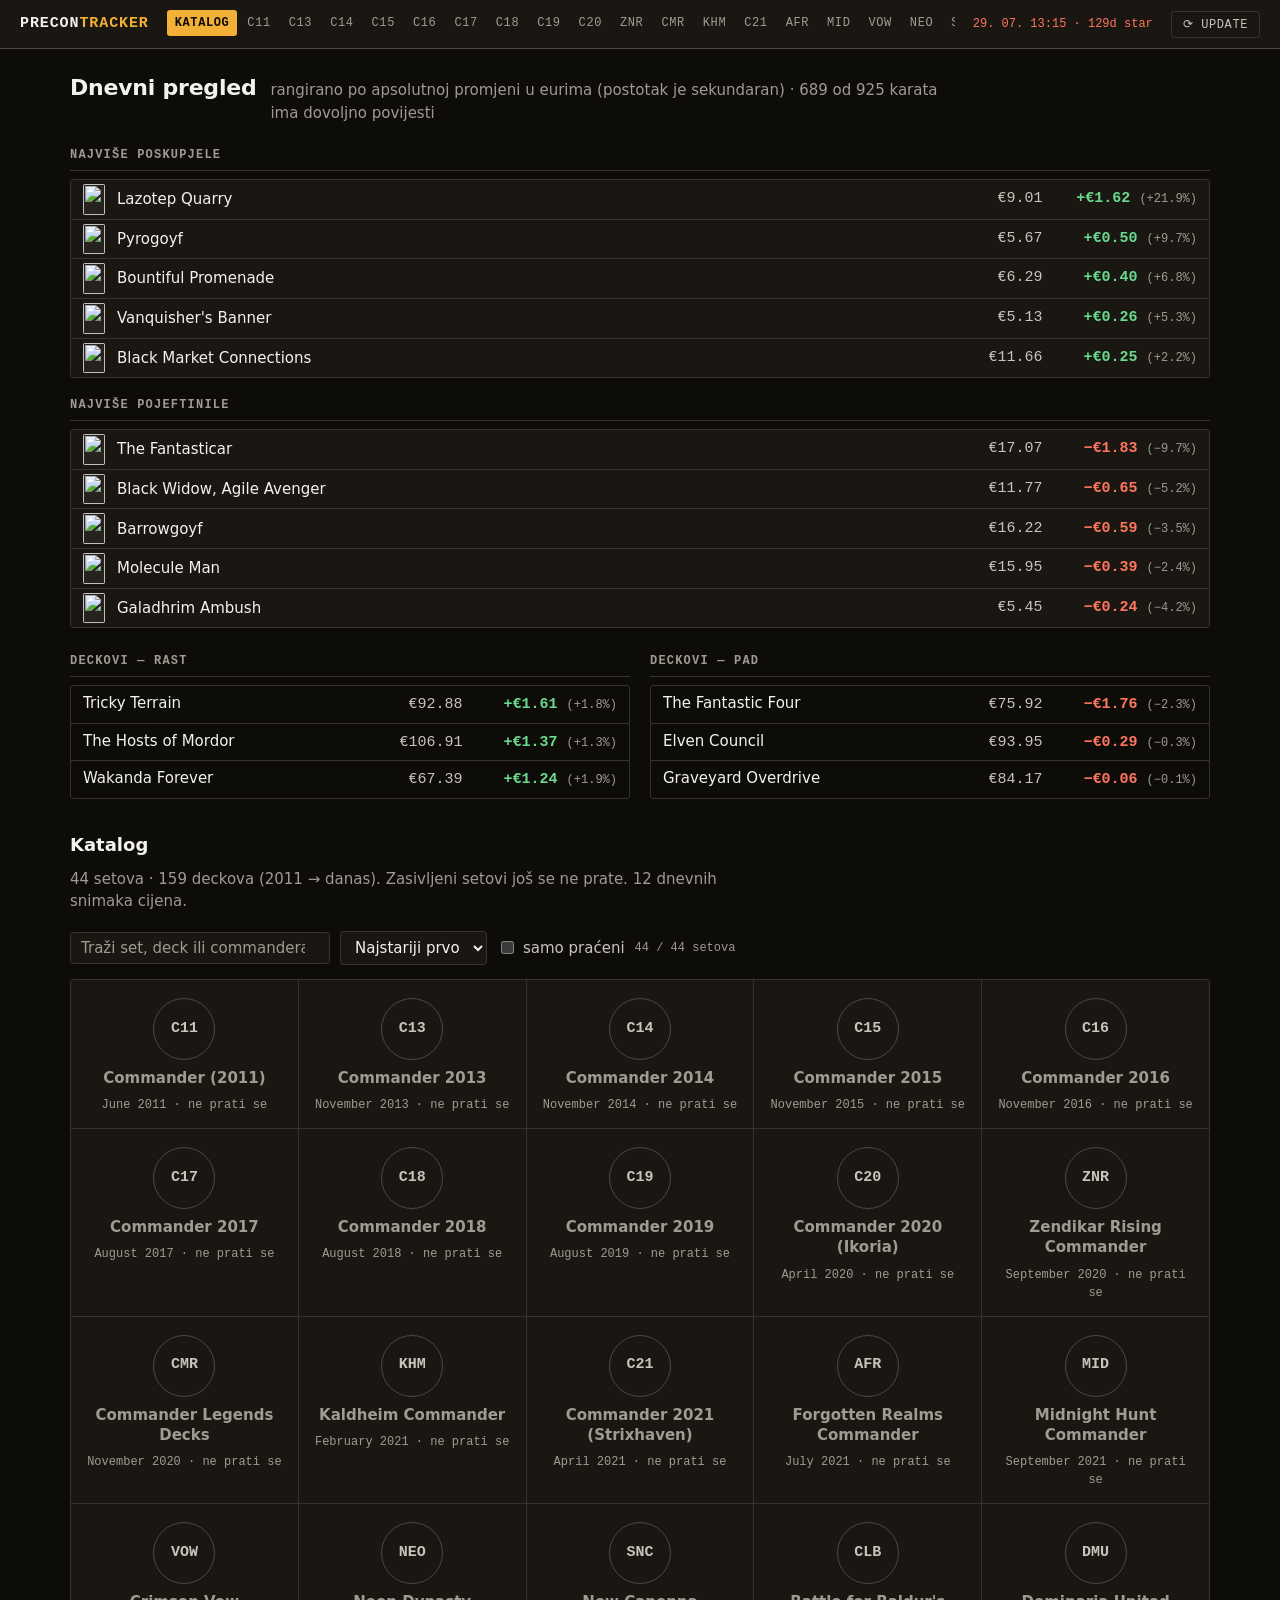
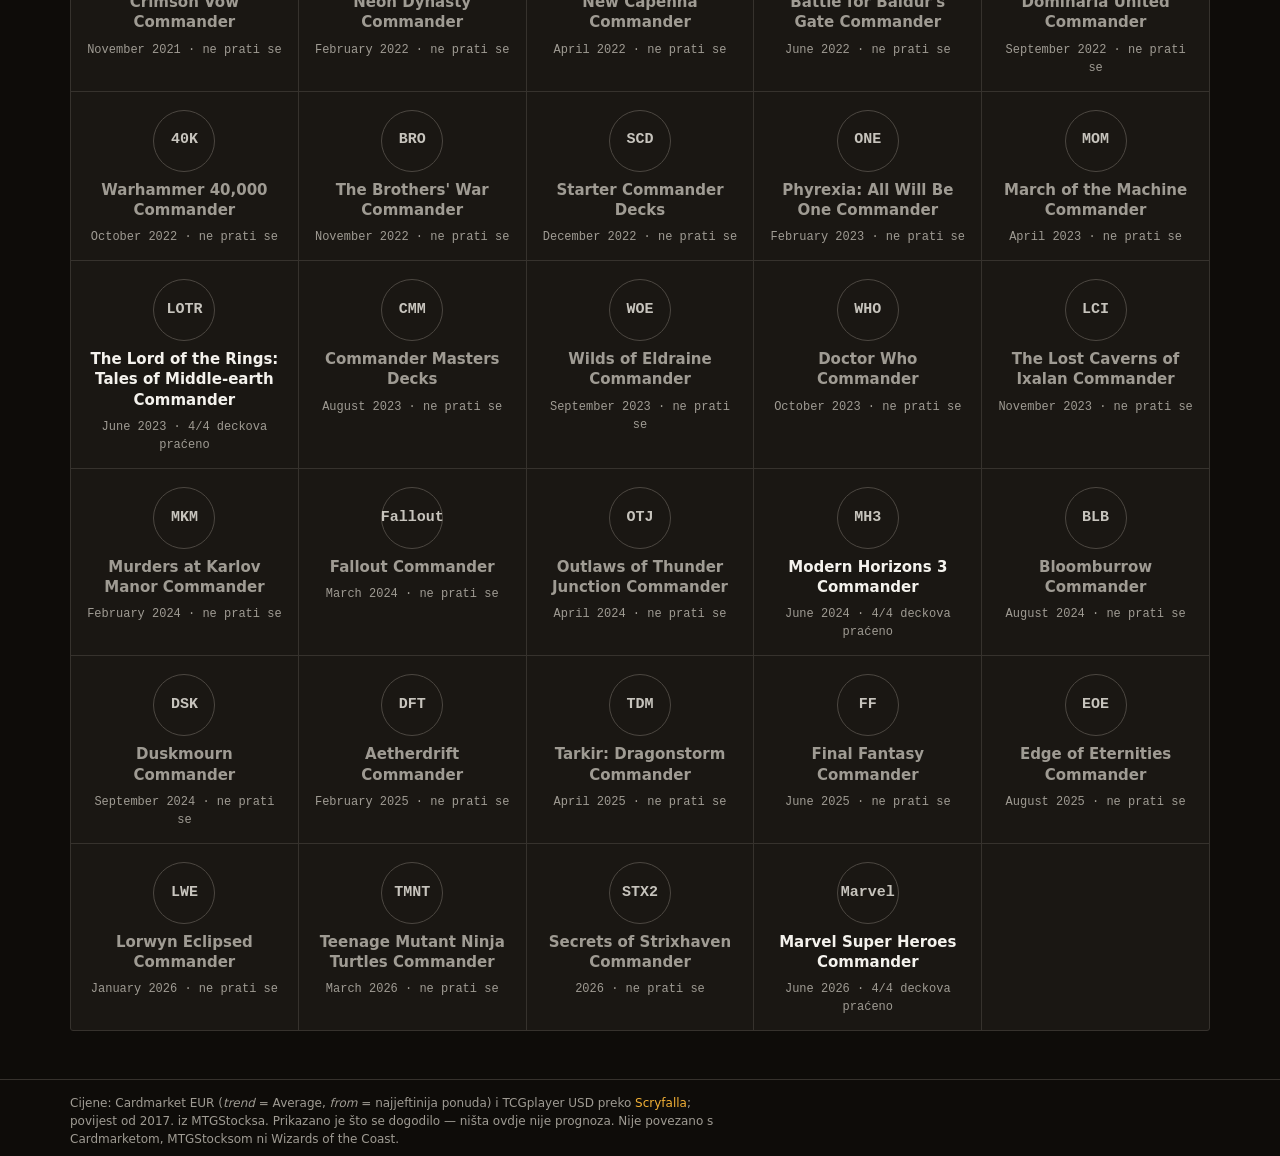
==== commit 8d9e3d6b: "site: mobilni sloj + popravak nevidljive mreze grafa Telefon (<=640px) dobiva vlastitu strukturu umj" ====
--- a/site/index.html
+++ b/site/index.html
@@ -2,7 +2,7 @@
 <html lang="en">
 <head>
 <meta charset="utf-8">
-<meta name="viewport" content="width=device-width, initial-scale=1">
+<meta name="viewport" content="width=device-width, initial-scale=1, viewport-fit=cover">
 <meta name="theme-color" content="#1a1713">
 <title>Precon Price Tracker</title>
 <link rel="stylesheet" href="style.css">
@@ -13,7 +13,9 @@
 <header class="topbar">
   <a class="brand" href="#/">Precon<span>Tracker</span></a>
   <nav id="nav"></nav>
-  <div class="price-toggle" id="price-toggle" role="group" title="Cardmarket cijena: prosjek (trend) ili najjeftinija ponuda (from)">
+  <div class="price-toggle" id="price-toggle" role="group" aria-label="Cardmarket cijena"
+    title="Cardmarket cijena: prosjek (trend) ili najjeftinija ponuda (from)">
+    <span class="pt-lbl" aria-hidden="true">Cijena</span>
     <button data-mode="eur" class="on">Average</button><button data-mode="eur_low">From</button>
   </div>
   <span class="updated" id="updated"></span>
@@ -40,14 +42,14 @@
        target="_blank" rel="noopener">GitHub Actions ↗</a> (gumb "Run workflow").</p>
 </div>
 <main id="app">
-  <div class="loading">Loading data…</div>
+  <div class="loading">Učitavam podatke…</div>
 </main>
-<footer class="foot">
+<footer class="foot"><span>
   Cijene: Cardmarket EUR (<em>trend</em> = Average, <em>from</em> = najjeftinija ponuda) i
   TCGplayer USD preko <a href="https://scryfall.com" target="_blank" rel="noopener">Scryfalla</a>;
   povijest od 2017. iz MTGStocksa. Prikazano je što se dogodilo — ništa ovdje nije prognoza.
   Nije povezano s Cardmarketom, MTGStocksom ni Wizards of the Coast.
-</footer>
+</span></footer>
 <script src="app.js"></script>
 </body>
 </html>
--- a/site/style.css
+++ b/site/style.css
@@ -18,6 +18,13 @@
   --series-eur:  oklch(0.820 0.140 85);
   --series-foil: oklch(0.790 0.110 200);
   --series-usd:  oklch(0.760 0.140 355);
+  /* 🍌 Bile su izgubljene u redizajnu: app.js ih crta kao stroke, a nedefiniran var()
+     bez fallbacka padne na `stroke: none` — mreža, x-os i crosshair grafa bili su NEVIDLJIVI. */
+  --grid:        oklch(0.270 0.008 70);   /* mreža ispod krivulje — ispod praga teksta, namjerno */
+  --baseline:    oklch(0.400 0.012 70);   /* os i crosshair — čitljiva crta, ne tekst */
+
+  /* Mjeri ga measureTopbar() u app.js; ovdje samo razumna vrijednost prije prvog rendera. */
+  --topbar-h: 50px;
 
   --mono: ui-monospace, "Cascadia Mono", "Segoe UI Mono", Consolas, "SF Mono", monospace;
   --sans: system-ui, -apple-system, "Segoe UI", sans-serif;
@@ -88,6 +95,9 @@
   display: flex; border: 1px solid var(--line); border-radius: var(--r);
   overflow: hidden; flex: none;
 }
+/* 🍌 `display:flex` pregazi UA-ovo [hidden]{display:none} — bez ovog retka se toggle
+   koji se sam sakriva (nema eur_low u podacima) svejedno prikaže i isprazni cijene. */
+.price-toggle[hidden] { display: none; }
 .price-toggle button {
   background: transparent; color: var(--muted); border: none; padding: 4px 10px;
   font-family: var(--mono); font-size: var(--t-xs); letter-spacing: .05em;
@@ -95,7 +105,10 @@
 }
 .price-toggle button:hover { color: var(--ink); background: var(--surface-2); }
 .price-toggle button.on { background: var(--accent); color: var(--bg); font-weight: 700; }
-.updated { margin-left: auto; color: var(--muted); font-size: var(--t-xs); }
+.updated { margin-left: auto; color: var(--muted); font-size: var(--t-xs); white-space: nowrap; }
+/* Starost snimka je podatak: preko dva dana stamp prestaje biti meta i postaje upozorenje. */
+.updated.stale-stamp { color: var(--down); }
+.pt-lbl { display: none; }
 .update-btn {
   background: transparent; color: var(--ink-2); border: 1px solid var(--line);
   border-radius: var(--r); padding: 5px 11px;
@@ -136,10 +149,10 @@
 }
 #toast.show { opacity: 1; transform: translate(-50%, 0); }
 main { flex: 1; width: 100%; max-width: 1180px; margin: 0 auto; padding: 22px 20px 48px; }
-.foot {
-  padding: 14px 20px; border-top: 1px solid var(--line);
-  color: var(--muted); font-size: var(--t-xs); max-width: 90ch;
-}
+/* Crta ide preko cijele širine, tekst se poravnava s glavnim stupcem — ne s rubom prozora. */
+.foot { border-top: 1px solid var(--line); color: var(--muted); font-size: var(--t-xs); }
+.foot > span { display: block; max-width: 90ch; padding: 14px 20px;
+  margin-left: max(0px, calc((100% - 1180px) / 2)); }
 .loading { color: var(--muted); padding: 40px 0; font-family: var(--mono); }
 
 h1 { font-size: var(--t-xl); font-weight: 600; margin: 0 0 4px; letter-spacing: -.01em; }
@@ -150,6 +163,8 @@
   text-transform: uppercase; letter-spacing: .1em; color: var(--muted);
   margin: 0 0 8px; padding-bottom: 6px; border-bottom: 1px solid var(--line);
 }
+/* Ista labela u ulozi naslova sekcije treba zrak iznad — više iznad nego ispod. */
+h2.sec-h { margin-top: 26px; }
 .sub { color: var(--muted); margin: 0 0 18px; font-size: var(--t-md); max-width: 72ch; }
 .sub strong { color: var(--ink-2); font-family: var(--mono); }
 
@@ -193,8 +208,8 @@
 
 /* ---- set page & deck rows ---- */
 .set-section { margin: 28px 0 8px; scroll-margin-top: 60px; }
-.set-head { display: flex; align-items: center; gap: 14px; margin-bottom: 14px; }
-.set-head h2 { margin: 0; font-size: var(--t-xl); }
+.set-head { display: flex; align-items: center; gap: 14px; margin-bottom: 16px; }
+.set-head h1, .set-head h2 { margin: 0; font-size: var(--t-xl); }
 .set-sub { color: var(--muted); font-size: var(--t-xs); font-family: var(--mono); }
 .set-icon { width: 34px; height: 34px; flex: none; object-fit: contain; filter: invert(0.88) sepia(.15); }
 
@@ -251,16 +266,20 @@
 /* ---- tablica: primarni prikaz, ne ukras ---- */
 /* Bez okvira oko tablice: terminalska tablica je crtama razgraničena, ne uokvirena —
    a okvir uz ćelije koje ga dodiruju je i formalni „cramped padding" nalaz. */
-.table-wrap {
-  overflow-x: auto;
-}
+/* 🍌 `overflow-x: auto` pretvara wrapper u scroll-spremnik po OBJE osi, pa je sticky
+   thead unutar njega imao okomiti raspon nula — zaglavlje se nikad nije lijepilo.
+   Iznad 800px stupac je širi od tabličnog min-widtha (720px), pa vodoravni scroll
+   ionako nije potreban: tamo ga gasimo i sticky proradi. */
+.table-wrap { overflow-x: auto; }
+@media (min-width: 800px) { .table-wrap { overflow-x: visible; } }
 table { border-collapse: collapse; width: 100%; min-width: 720px; }
 th, td { padding: 7px 12px; text-align: left; white-space: nowrap; }
 th {
   font-family: var(--mono); color: var(--muted); font-size: var(--t-xs); font-weight: 600;
   text-transform: uppercase; letter-spacing: .08em;
   border-bottom: 1px solid var(--line-2); cursor: pointer; user-select: none;
-  position: sticky; top: 0; background: var(--surface); z-index: 1;
+  /* Lijepi se ispod sticky trake, ne ispod ruba prozora — inače nestane pod nju. */
+  position: sticky; top: var(--topbar-h); background: var(--surface); z-index: 1;
 }
 th.num, td.num { text-align: right; }
 th:hover { color: var(--ink); }
@@ -306,6 +325,8 @@
 }
 .stat .val { font-size: var(--t-xl); font-weight: 600; margin-top: 2px; letter-spacing: -.01em; }
 .stat .val small { font-size: var(--t-md); font-weight: 400; color: var(--ink-2); }
+/* Tri delte u jednoj ćeliji ne stanu u veličinu jedne brojke — ista uloga, manji korak. */
+.stat .val-sm { font-size: var(--t-md); }
 .buy-btn {
   display: inline-block; margin-top: 14px; background: var(--accent); color: var(--bg);
   padding: 8px 14px; border-radius: var(--r); font-family: var(--mono);
@@ -391,7 +412,7 @@
 
 .dm-wrap { display: grid; grid-template-columns: repeat(auto-fit, minmax(300px, 1fr));
   gap: 20px; margin-top: 24px; }
-.dm-block .mv-h { margin-bottom: 0; }
+.dm-row:first-child { border-top: 0; }
 /* Isti 12px uvlaka kao .mv-row — dvije liste na istoj stranici moraju se poravnati. */
 .dm-row {
   display: grid; grid-template-columns: 1fr auto auto; gap: 12px; align-items: baseline;
@@ -407,38 +428,127 @@
 .dm-delta { font-size: var(--t-md); min-width: 9.5em; text-align: right; }
 
 /* ---- responsive: strukturno, ne fluidna tipografija ---------------------- */
-@media (max-width: 760px) {
+@media (max-width: 860px) {
   .card-page { grid-template-columns: 1fr; }
   .card-page .art { max-width: 250px; }
-  .updated { display: none; }
-}
-
+}
+
+/* ======================= TELEFON =========================================
+   Ne skalirana radna ploča nego ista ploča prerezana za palac i jedan stupac:
+   katalog setova izlazi iz trake (isti popis živi na Katalogu, čitljiv),
+   tablica se prelama u retke, a jedina globalna kontrola — koja cijena se gleda —
+   seli u donju traku jer mijenja SVAKU brojku na ekranu. */
 @media (max-width: 640px) {
-  .topbar { padding: 9px 12px; gap: 10px; }
-  #nav { flex-wrap: nowrap; overflow-x: auto; scrollbar-width: none; }
-  #nav::-webkit-scrollbar { display: none; }
-  main { padding: 14px 12px 40px; }
-
-  /* Telefon dobiva samo Card · EUR · 7d; ostalo živi na kartici karte. */
-  .col-foil, .col-usd, .col-cm { display: none; }
-  table { min-width: 0; }
-  th, td { padding: 7px 8px; }
-  td.cardcell { min-width: 140px; }
-  .deck-grid, .set-grid { grid-template-columns: 1fr; }
+  main { padding: 14px 12px 32px; }
+  .foot > span { padding: 14px 12px; }
+
+  /* --- traka: brand · starost snimka · update. Ništa više ne stane pošteno. --- */
+  .topbar { padding: 8px 12px; gap: 12px; }
+  /* Vodoravni skroler od 158 setova nije navigacija nego katalog — a katalog ima
+     svoju stranicu s istim popisom, čitljivim. Ovdje bi bio samo šum pod palcem. */
+  #nav { display: none; }
+  .updated { font-size: var(--t-xs); }
+
+  /* --- donja traka: prekidač cijene u zoni palca --- */
+  .price-toggle {
+    position: fixed; inset: auto 0 0 0; z-index: 30;
+    border: 0; border-top: 1px solid var(--line-2); border-radius: 0;
+    background: var(--surface); padding-bottom: env(safe-area-inset-bottom);
+    box-shadow: 0 -10px 22px -16px rgb(0 0 0 / .9);
+  }
+  .pt-lbl {
+    display: flex; align-items: center; padding: 0 14px;
+    font-family: var(--mono); font-size: var(--t-xs); font-weight: 600;
+    letter-spacing: .1em; text-transform: uppercase; color: var(--muted);
+  }
+  .price-toggle button { flex: 1; padding: 14px 10px; font-size: var(--t-md); }
+  .price-toggle button + button { border-left: 1px solid var(--line); }
+  /* Prostor za traku samo kad traka postoji — kad podaci nemaju eur_low, nema ni nje. */
+  body:has(.price-toggle:not([hidden])) { padding-bottom: calc(52px + env(safe-area-inset-bottom)); }
+  body:has(.price-toggle:not([hidden])) #toast { bottom: calc(66px + env(safe-area-inset-bottom)); }
+  .update-panel { top: calc(var(--topbar-h) + 6px); left: 12px; right: 12px; max-width: none; }
+
+  /* --- ticker: cijena OSTAJE, postotak silazi pod nju ---
+     Skrivena cijena je bila pola podatka; u dva retka stane cijela, a redak
+     usput naraste na pravu metu za prst. */
+  .mv-row { grid-template-columns: 24px 1fr auto auto; gap: 10px; padding: 7px 10px; }
+  .mv-art { width: 24px; }
+  .mv-delta, .dm-delta { min-width: 0; display: grid; justify-items: end; line-height: 1.3; }
+  .dm-row { padding: 7px 10px; }
+
+  /* --- tablica karata → retci --- */
+  .table-wrap { overflow-x: visible; }
+  table:not(.listings-table) { display: block; min-width: 0; }
+  table:not(.listings-table) tbody { display: block; }
+  /* Zaglavlje ostaje: nosi labelu stupca (brojka bez labele laže) i ostaje sort.
+     Sticky mora sjediti na <thead>, ne na njegovom <tr>: blok elementa je roditelj,
+     a thead visok koliko i redak daje raspon lijepljenja nula — tiho ništa. */
+  table:not(.listings-table) thead {
+    display: block; position: sticky; top: var(--topbar-h); z-index: 1;
+    background: var(--bg); border-bottom: 1px solid var(--line-2);
+  }
+  table:not(.listings-table) thead tr {
+    display: grid; grid-template-columns: 1fr auto 5em; gap: 12px;
+    align-items: end; padding: 4px 2px 6px;
+  }
+  table:not(.listings-table) th {
+    display: block; position: static; padding: 0; border: 0; background: transparent;
+  }
+  table:not(.listings-table) tbody tr {
+    display: grid; grid-template-columns: 1fr auto 5em; gap: 12px;
+    align-items: center; padding: 9px 2px;
+  }
+  table:not(.listings-table) tbody td { display: block; padding: 0; }
+  /* Mora nadjačati pravilo iznad: kao block bi minijatura pala IZNAD imena i redak bi narastao. */
+  table:not(.listings-table) td.cardcell { display: flex; align-items: center; }
+  table:not(.listings-table) .col-rarity,
+  table:not(.listings-table) .col-foil,
+  table:not(.listings-table) .col-usd,
+  table:not(.listings-table) .col-cm { display: none; }
+  td.cardcell { min-width: 0; gap: 8px; }
+  td.cardcell img { width: 30px; }
+  /* Ponude ostaju prava tablica — sedam stupaca se ne prelama, skrola se. */
+  .listings-table { min-width: 560px; }
+
+  /* --- ostalo --- */
+  .deck-grid { grid-template-columns: 1fr; }
+  .set-grid { grid-template-columns: repeat(auto-fill, minmax(150px, 1fr)); }
   .toolbar input[type="search"] { width: 100%; }
-  .stat-row { grid-template-columns: repeat(auto-fit, minmax(118px, 1fr)); }
-  .chart-box { padding: 12px 10px 6px; }
-  .update-btn { margin-left: auto; }
-  .update-panel { left: 12px; right: 12px; max-width: none; }
-  .mv-row { grid-template-columns: 20px 1fr auto; gap: 10px; padding: 5px 10px; }
-  .mv-art { width: 20px; }
-  .mv-price { display: none; }        /* delta nosi priču; cijena je na kartici */
-  .mv-delta { min-width: 0; }
+  .toolbar select { flex: 1; }
+  .stat-row { grid-template-columns: 1fr 1fr; }
+  .chart-box { padding: 12px 8px 6px; }
+  .setup { margin: 20px auto; padding: 20px 16px; }
+  /* Slika karte i akcija dijele redak — brojke ostaju iznad pregiba. */
+  .card-page { gap: 18px; }
+  .card-page .art {
+    max-width: none; display: grid; grid-template-columns: 128px 1fr;
+    gap: 14px; align-items: center;
+  }
+  .buy-btn { margin-top: 0; text-align: center; }
+}
+
+/* Prst nije miš: veće mete i bez oslanjanja na hover. */
+@media (pointer: coarse) {
+  #nav a { padding: 9px 12px; }
+  .update-btn { padding: 10px 13px; }
+  .backlink { display: inline-block; padding: 8px 0; }
+  th { padding: 11px 12px; }
+  .toolbar input[type="search"], .toolbar select { padding: 10px 12px; }
+  .token-row input, .token-row button { padding: 10px 12px; }
+  .set-tile { padding: 20px 14px 16px; }
+}
+
+@media (hover: none) {
+  /* Bez ovog redak ostane „odabran" nakon tapa — lažno stanje na dodir. */
+  .mv-row:hover, .set-tile:hover, .deck-tile:hover { background: var(--surface); }
+  tbody tr:hover, .dm-row:hover { background: transparent; }
+  .dm-row:hover .dm-name { color: inherit; }
+  .mv-row:active, .dm-row:active, tbody tr:active,
+  .set-tile:active, .deck-tile:active { background: var(--surface-2); }
 }
 
 @media (max-width: 480px) {
-  .col-rarity, .col-cond, .col-qty { display: none; }
-  .set-grid { grid-template-columns: repeat(auto-fill, minmax(140px, 1fr)); }
+  .col-cond, .col-qty { display: none; }
 }
 
 @media (prefers-reduced-motion: reduce) {
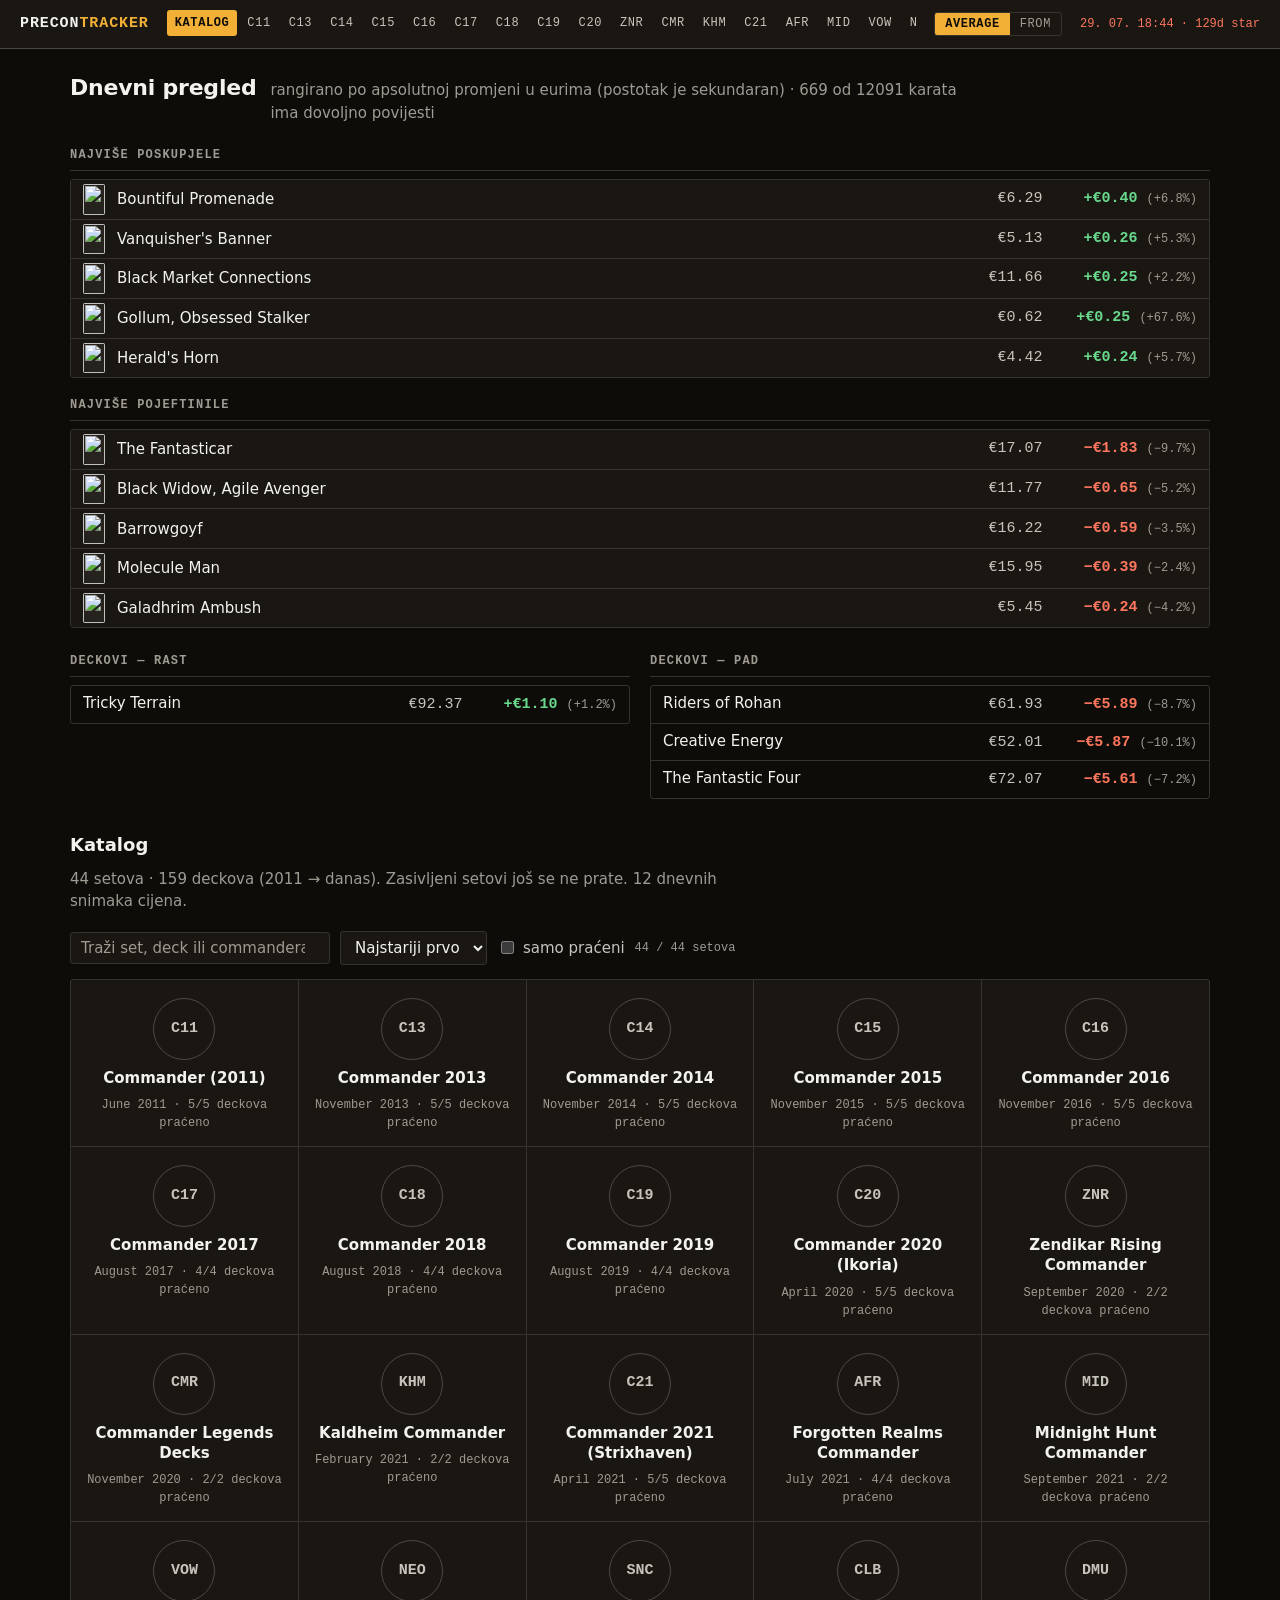
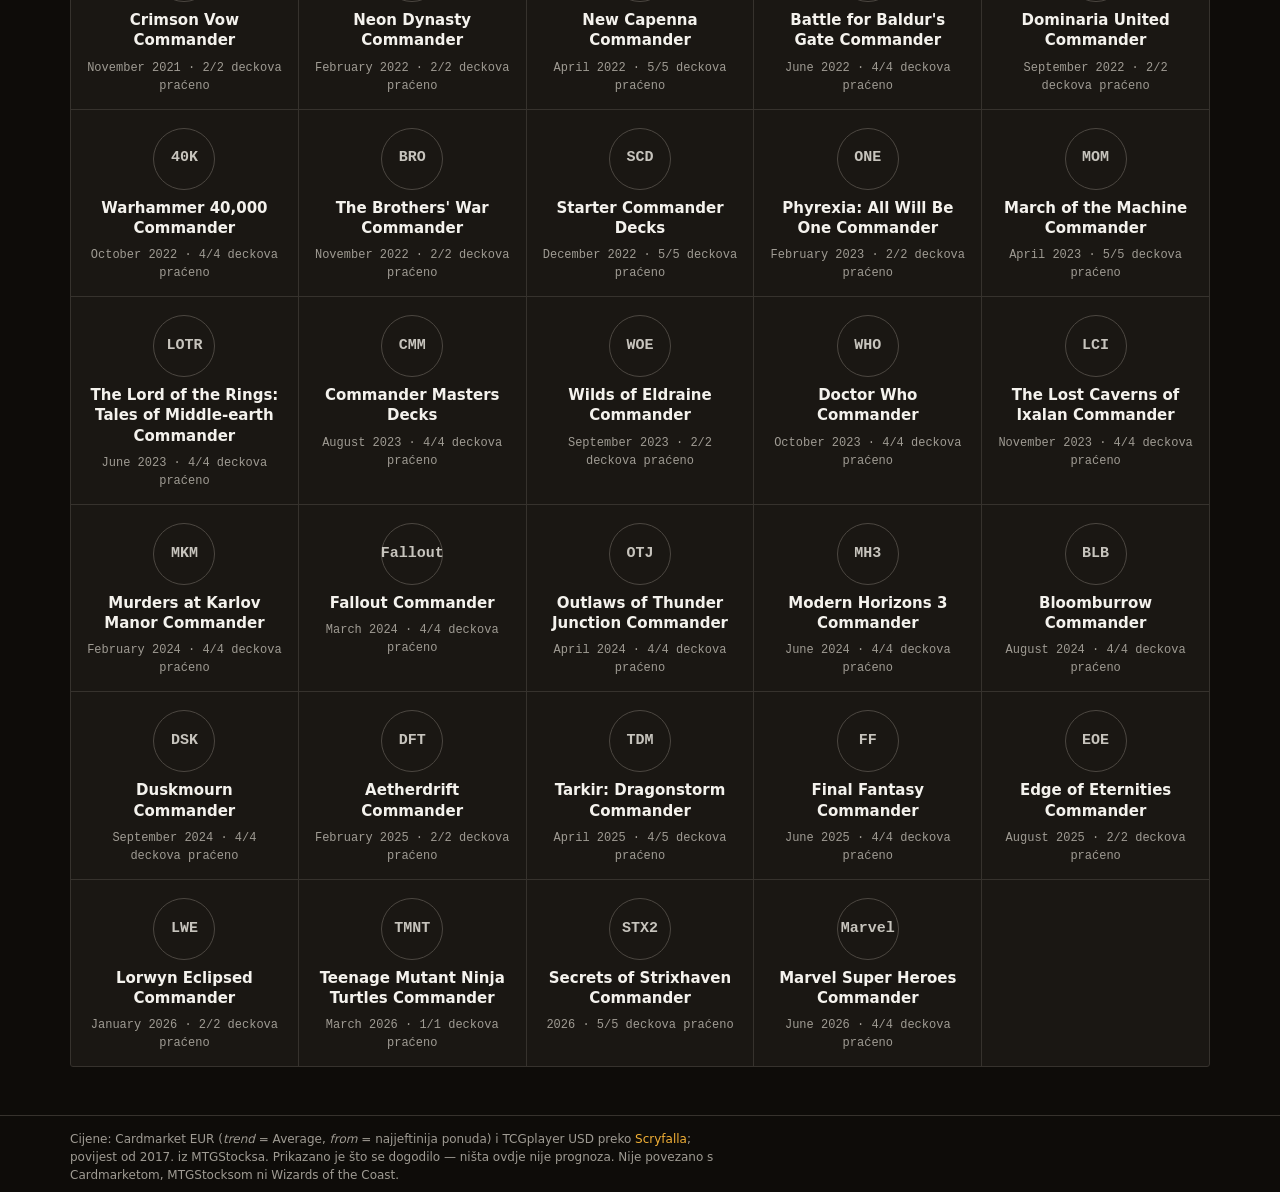
==== commit 51c7864a: "data: puni izvoz (158 deckova) + workflow vise ne pregazuje podatke Dosad je dnevni workflow vrtio f" ====
--- a/site/index.html
+++ b/site/index.html
@@ -19,28 +19,11 @@
     <button data-mode="eur" class="on">Average</button><button data-mode="eur_low">From</button>
   </div>
   <span class="updated" id="updated"></span>
-  <button id="update-btn" class="update-btn"
-    title="Povuci svježe Cardmarket cijene (pokreće GitHub workflow)">⟳ Update</button>
+  <!-- Prikazuje se samo uz lokalni dashboard (dashboard.py /api/job); na GitHub
+       Pagesu ga app.js sakrije jer tamo nema sto povuci. -->
+  <button id="update-btn" class="update-btn" hidden
+    title="Povuci svježe Cardmarket cijene">⟳ Update</button>
 </header>
-<div id="update-panel" class="update-panel" hidden>
-  <strong>Ručni update cijena</strong>
-  <p>Gumb pokreće GitHub workflow koji povlači svježe Cardmarket cijene i
-     sprema ih u povijest. Za to treba GitHub token (sprema se samo u ovaj
-     preglednik):</p>
-  <ol>
-    <li><a href="https://github.com/settings/personal-access-tokens/new" target="_blank"
-        rel="noopener">Kreiraj fine-grained token ↗</a> — Repository: <code>pokusaj</code>,
-        Permissions → <em>Actions: Read and write</em></li>
-    <li>Zalijepi ga ovdje:</li>
-  </ol>
-  <div class="token-row">
-    <input id="token-input" type="password" placeholder="github_pat_…" autocomplete="off">
-    <button id="token-save">Spremi i pokreni</button>
-  </div>
-  <p class="alt">Ili bez tokena: pokreni ručno na
-    <a href="https://github.com/grgurgemini-spec/pokusaj/actions/workflows/update-and-deploy.yml"
-       target="_blank" rel="noopener">GitHub Actions ↗</a> (gumb "Run workflow").</p>
-</div>
 <main id="app">
   <div class="loading">Učitavam podatke…</div>
 </main>
--- a/site/style.css
+++ b/site/style.css
@@ -118,28 +118,6 @@
 }
 .update-btn:hover { color: var(--ink); border-color: var(--accent-dim); }
 .update-btn:disabled { color: var(--muted); border-color: var(--line); cursor: wait; }
-.update-panel {
-  position: fixed; top: 54px; right: 16px; z-index: 40; max-width: 420px;
-  background: var(--surface-2); border-radius: var(--r);
-  padding: 16px 18px; font-size: var(--t-md); color: var(--ink-2);
-  box-shadow: 0 6px 16px -8px rgb(0 0 0 / .8);
-}
-.update-panel strong { color: var(--ink); }
-.update-panel ol { padding-left: 20px; margin: 8px 0; }
-.update-panel p { max-width: 60ch; }
-.update-panel .alt { color: var(--muted); margin-bottom: 0; }
-.token-row { display: flex; gap: 8px; margin: 10px 0; }
-.token-row input {
-  flex: 1; background: var(--bg); border: 1px solid var(--line); color: var(--ink);
-  border-radius: var(--r); padding: 6px 9px; font-family: var(--mono);
-  font-size: var(--t-md); min-width: 0;
-}
-.token-row input::placeholder { color: var(--muted); }
-.token-row button {
-  background: var(--accent); color: var(--bg); border: none; border-radius: var(--r);
-  padding: 6px 12px; cursor: pointer; font-family: var(--mono); font-size: var(--t-md);
-  font-weight: 700; white-space: nowrap;
-}
 #toast {
   position: fixed; left: 50%; bottom: 26px; transform: translate(-50%, 12px);
   background: var(--surface-2); color: var(--ink); border: 1px solid var(--line-2);
@@ -466,7 +444,6 @@
   /* Prostor za traku samo kad traka postoji — kad podaci nemaju eur_low, nema ni nje. */
   body:has(.price-toggle:not([hidden])) { padding-bottom: calc(52px + env(safe-area-inset-bottom)); }
   body:has(.price-toggle:not([hidden])) #toast { bottom: calc(66px + env(safe-area-inset-bottom)); }
-  .update-panel { top: calc(var(--topbar-h) + 6px); left: 12px; right: 12px; max-width: none; }
 
   /* --- ticker: cijena OSTAJE, postotak silazi pod nju ---
      Skrivena cijena je bila pola podatka; u dva retka stane cijela, a redak
@@ -534,7 +511,6 @@
   .backlink { display: inline-block; padding: 8px 0; }
   th { padding: 11px 12px; }
   .toolbar input[type="search"], .toolbar select { padding: 10px 12px; }
-  .token-row input, .token-row button { padding: 10px 12px; }
   .set-tile { padding: 20px 14px 16px; }
 }
 
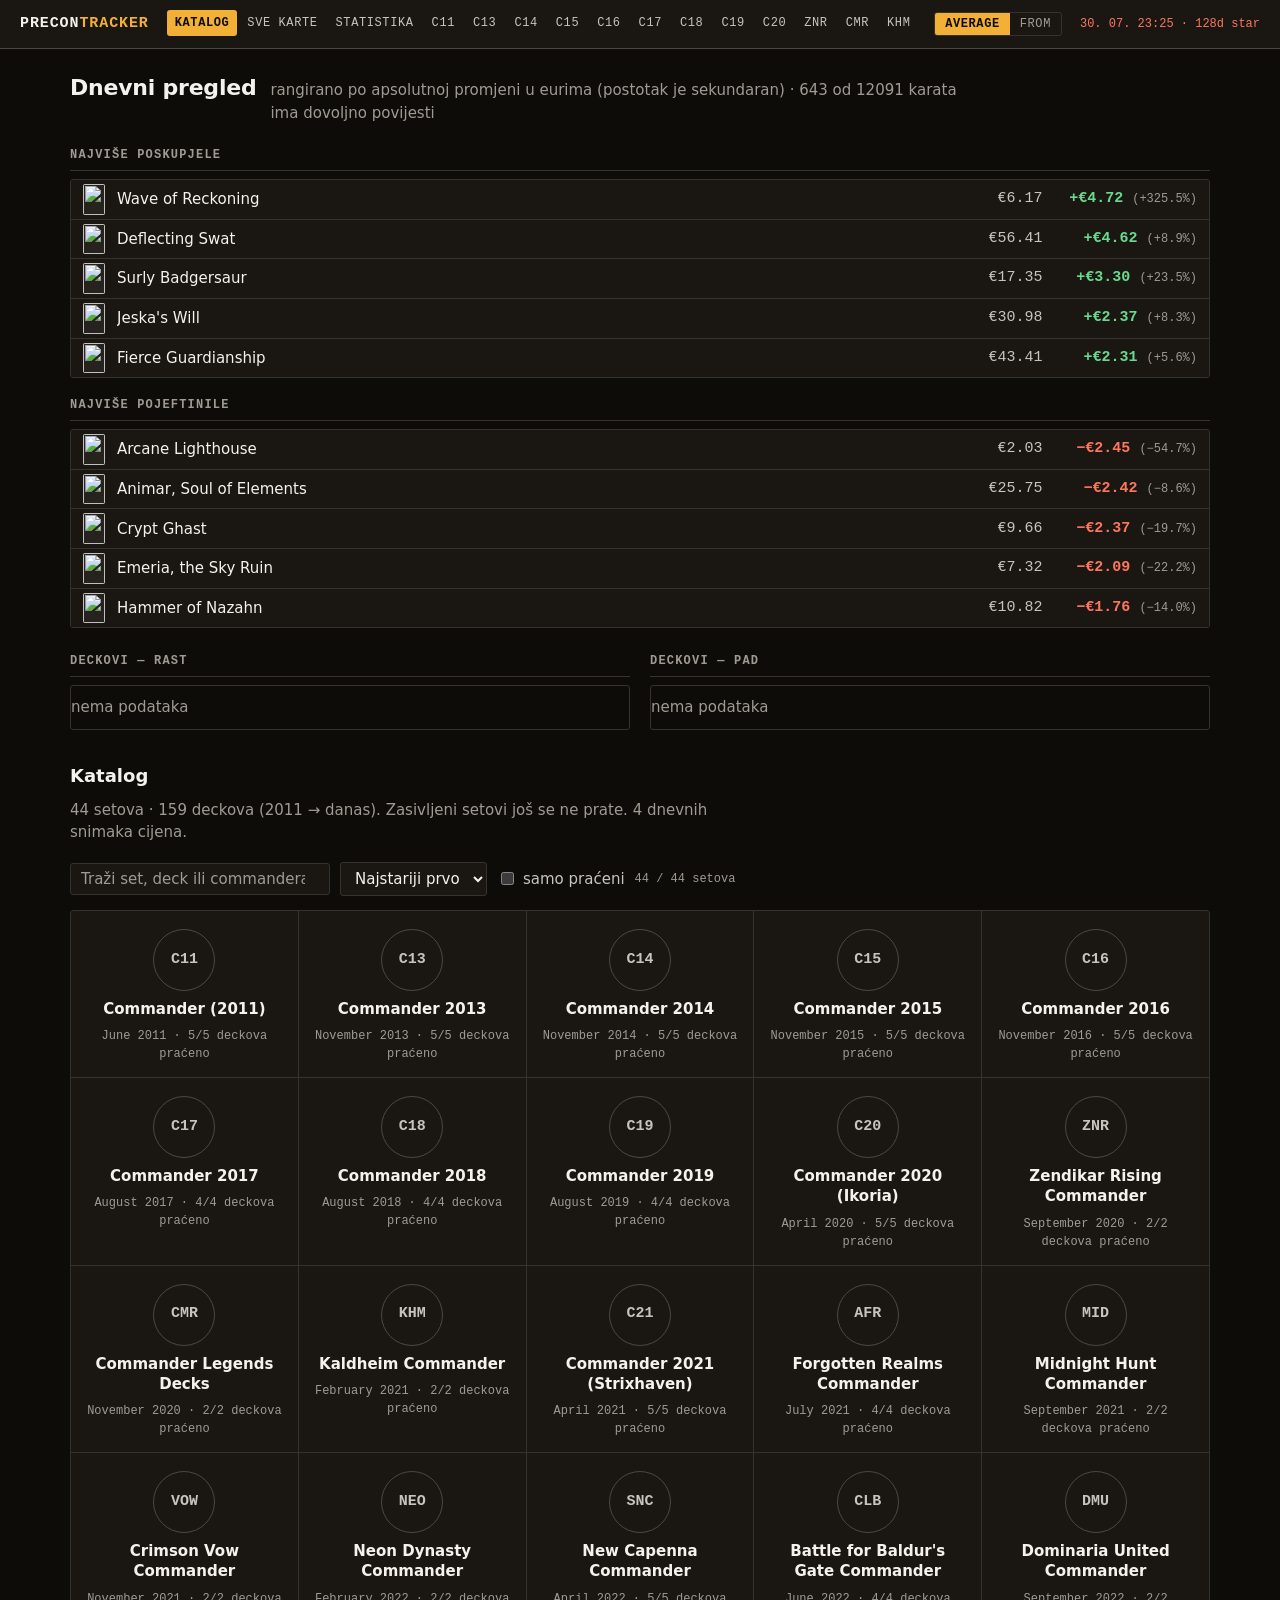
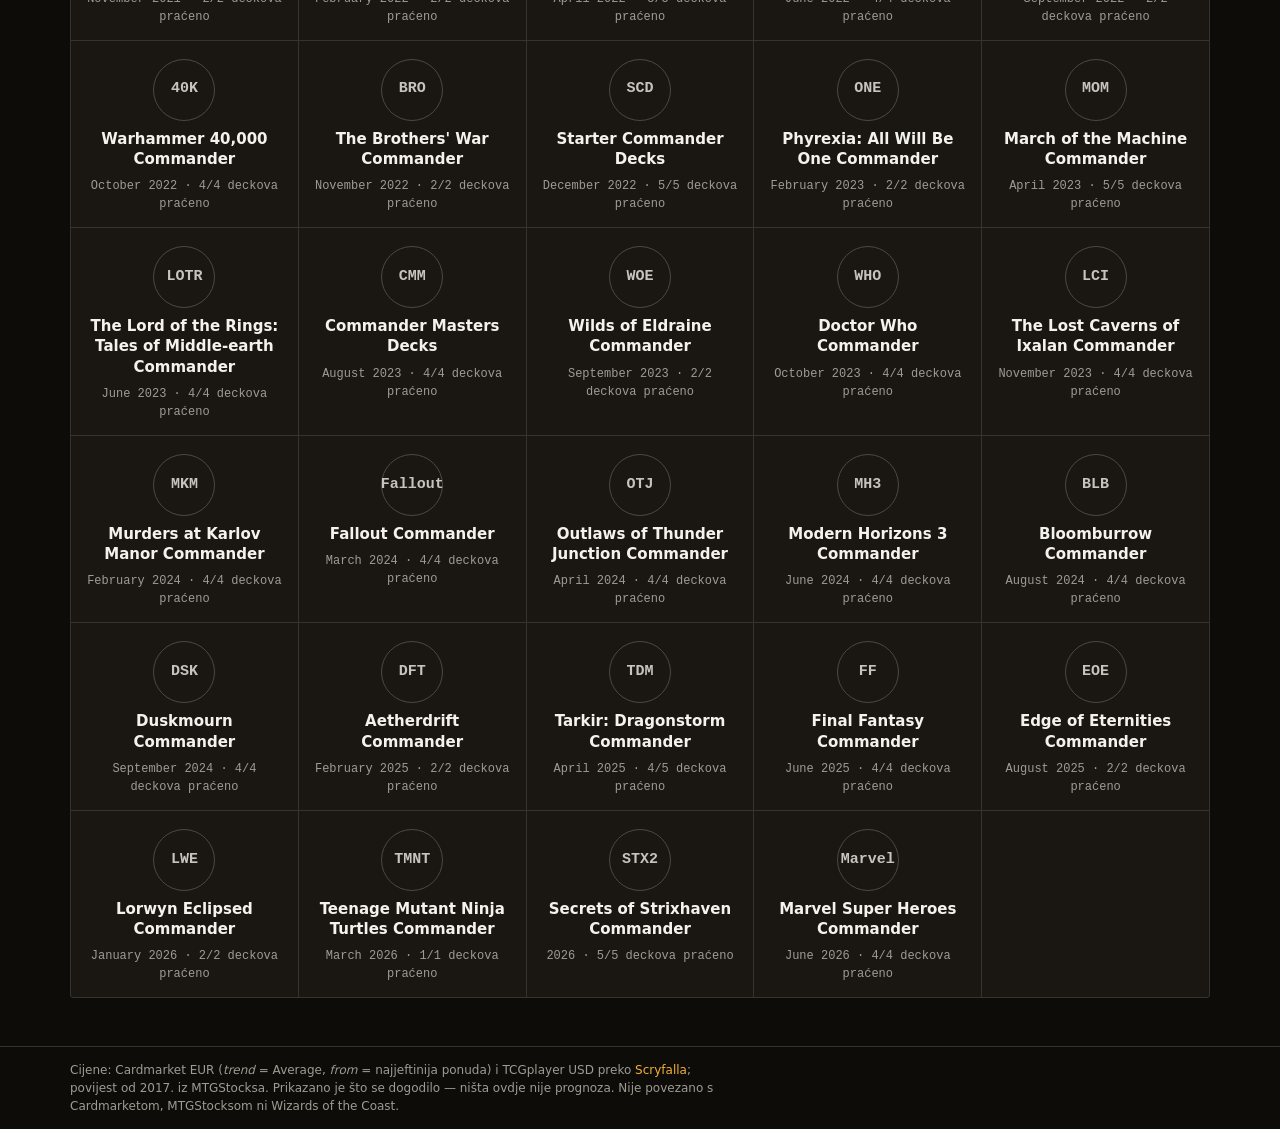
==== commit 2b82cca9: "Deploy site 2026-07-30T23:26:58Z" ====
--- a/site/index.html
+++ b/site/index.html
@@ -5,7 +5,7 @@
 <meta name="viewport" content="width=device-width, initial-scale=1, viewport-fit=cover">
 <meta name="theme-color" content="#1a1713">
 <title>Precon Price Tracker</title>
-<link rel="stylesheet" href="style.css">
+<link rel="stylesheet" href="style.css?v=9752b5f8">
 <link rel="manifest" href="manifest.webmanifest">
 <link rel="icon" href="data:image/svg+xml,<svg xmlns='http://www.w3.org/2000/svg' viewBox='0 0 100 100'><text y='.9em' font-size='90'>📈</text></svg>">
 </head>
@@ -33,6 +33,6 @@
   povijest od 2017. iz MTGStocksa. Prikazano je što se dogodilo — ništa ovdje nije prognoza.
   Nije povezano s Cardmarketom, MTGStocksom ni Wizards of the Coast.
 </span></footer>
-<script src="app.js"></script>
+<script src="app.js?v=9752b5f8"></script>
 </body>
 </html>
--- a/site/style.css
+++ b/site/style.css
@@ -530,3 +530,95 @@
 @media (prefers-reduced-motion: reduce) {
   * { transition-duration: .01ms !important; animation-duration: .01ms !important; }
 }
+
+/* ---------- pregled svih karata + statistika (#/cards, #/stats) ---------- */
+
+/* Segmentirani prekidač — isti jezik kao .price-toggle, jer radi istu stvar:
+   bira mjeru, a ne akciju. */
+.seg {
+  display: inline-flex; border: 1px solid var(--line); border-radius: var(--r);
+  overflow: hidden; flex: none;
+}
+.seg button {
+  background: transparent; color: var(--muted); border: none; padding: 4px 10px;
+  font-family: var(--mono); font-size: var(--t-xs); letter-spacing: .05em;
+  text-transform: uppercase; cursor: pointer; transition: color .15s, background .15s;
+}
+.seg button:hover { color: var(--ink); background: var(--surface-2); }
+.seg button.on { background: var(--accent); color: var(--bg); font-weight: 700; }
+
+/* Nalaz koji ograđuje tablicu ispod sebe. Akcentni rub, ne pozadina u boji —
+   paleta drži boju za podatak, ne za ukras. */
+.callout {
+  border: 1px solid var(--line); border-left: 3px solid var(--accent-dim);
+  border-radius: var(--r); background: var(--surface);
+  padding: 12px 14px; margin: 14px 0; color: var(--ink-2); font-size: var(--t-md);
+  line-height: 1.55; max-width: 78ch;
+}
+.callout strong { color: var(--ink); }
+
+/* Pokrivenost ispod praga: mora se vidjeti da bucket nije usporediv s punim. */
+td.warn { color: var(--down); }
+
+.foot-note { max-width: 78ch; margin-top: 14px; }
+
+/* cmc split-karata je zbroj obiju polovica — brojka bez ove oznake laže pri sortiranju. */
+.sigma {
+  color: var(--down); font-family: var(--mono); font-size: var(--t-xs);
+  margin-left: 2px; cursor: help;
+}
+/* Mana cost uz brojku: mono, prigušen, ne otima pažnju cijeni. */
+small.mc {
+  display: block; color: var(--muted); font-family: var(--mono);
+  font-size: var(--t-xs); white-space: nowrap;
+}
+/* Oznaka obrade izdanja (borderless, extendedart…). */
+.vtag {
+  display: inline-block; border: 1px solid var(--line-2); border-radius: var(--r);
+  padding: 1px 6px; color: var(--ink-2);
+  font-family: var(--mono); font-size: var(--t-xs); letter-spacing: .03em;
+}
+
+.more-wrap { display: flex; justify-content: center; margin: 18px 0 4px; }
+.more-btn {
+  background: transparent; color: var(--ink-2); border: 1px solid var(--line);
+  border-radius: var(--r); padding: 8px 18px;
+  font-family: var(--mono); font-size: var(--t-xs); letter-spacing: .05em;
+  text-transform: uppercase; cursor: pointer;
+  transition: color .15s, border-color .15s;
+}
+.more-btn:hover { color: var(--ink); border-color: var(--accent-dim); }
+
+/* ---------- sva izdanja karte ---------- */
+.buy-btn.alt { background: transparent; color: var(--ink-2); border: 1px solid var(--line); }
+.buy-btn.alt:hover { color: var(--ink); border-color: var(--accent-dim); }
+/* Gumb koji NE vodi izravno na izdanje mora i izgledati drukčije — isti izgled na dva
+   različita ponašanja je laž o tome kamo vodi. */
+.buy-btn.alt.dim-btn { color: var(--muted); border-style: dashed; }
+
+.ver-table td { vertical-align: middle; }
+.ver-img { width: 34px; border-radius: 2px; cursor: zoom-in; }
+.ver-img:hover { outline: 1px solid var(--accent-dim); }
+.ver-table .ext + .ext { margin-left: 8px; }
+
+.chart-legend { display: flex; flex-wrap: wrap; gap: 12px; margin-bottom: 6px; }
+.chart-legend .lg {
+  display: inline-flex; align-items: center; gap: 5px;
+  color: var(--ink-2); font-family: var(--mono); font-size: var(--t-xs);
+}
+.chart-legend i { width: 12px; height: 2px; border-radius: 1px; display: inline-block; }
+.chart-legend i.faint { background: var(--line-2); }
+.chart-note { margin-top: 6px; max-width: 74ch; }
+
+.lightbox {
+  position: fixed; inset: 0; background: rgb(0 0 0 / .82); z-index: 100;
+  display: flex; align-items: center; justify-content: center; cursor: zoom-out; padding: 20px;
+}
+.lightbox img { max-width: min(92vw, 480px); max-height: 92vh; border-radius: 8px; }
+
+/* Foil-only izdanje: cijena JEST poznata, ali je foil — bez oznake bi se citala kao
+   nefoil trend. Mala, prigusena, uz brojku; nikad umjesto brojke. */
+.foil-tag {
+  margin-left: 3px; font-family: var(--mono); font-size: var(--t-xs);
+  color: var(--series-foil); cursor: help;
+}
